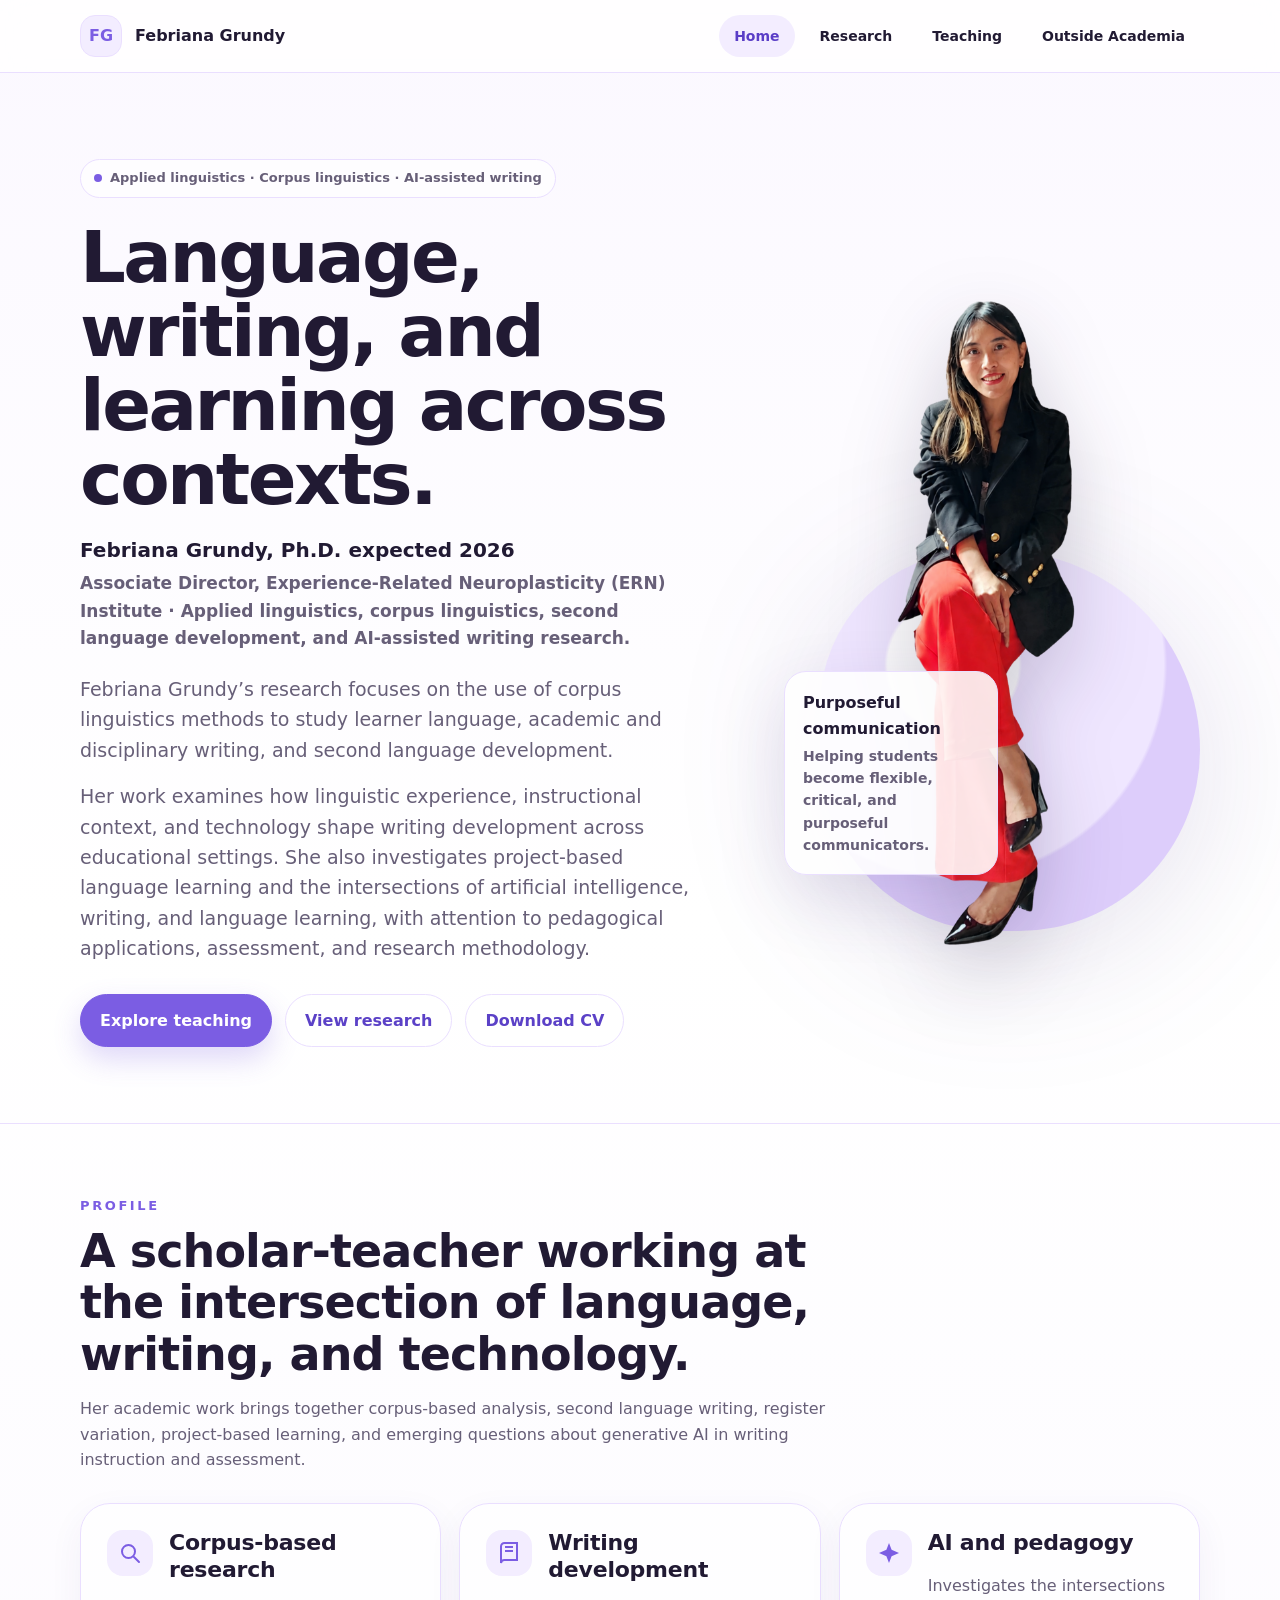
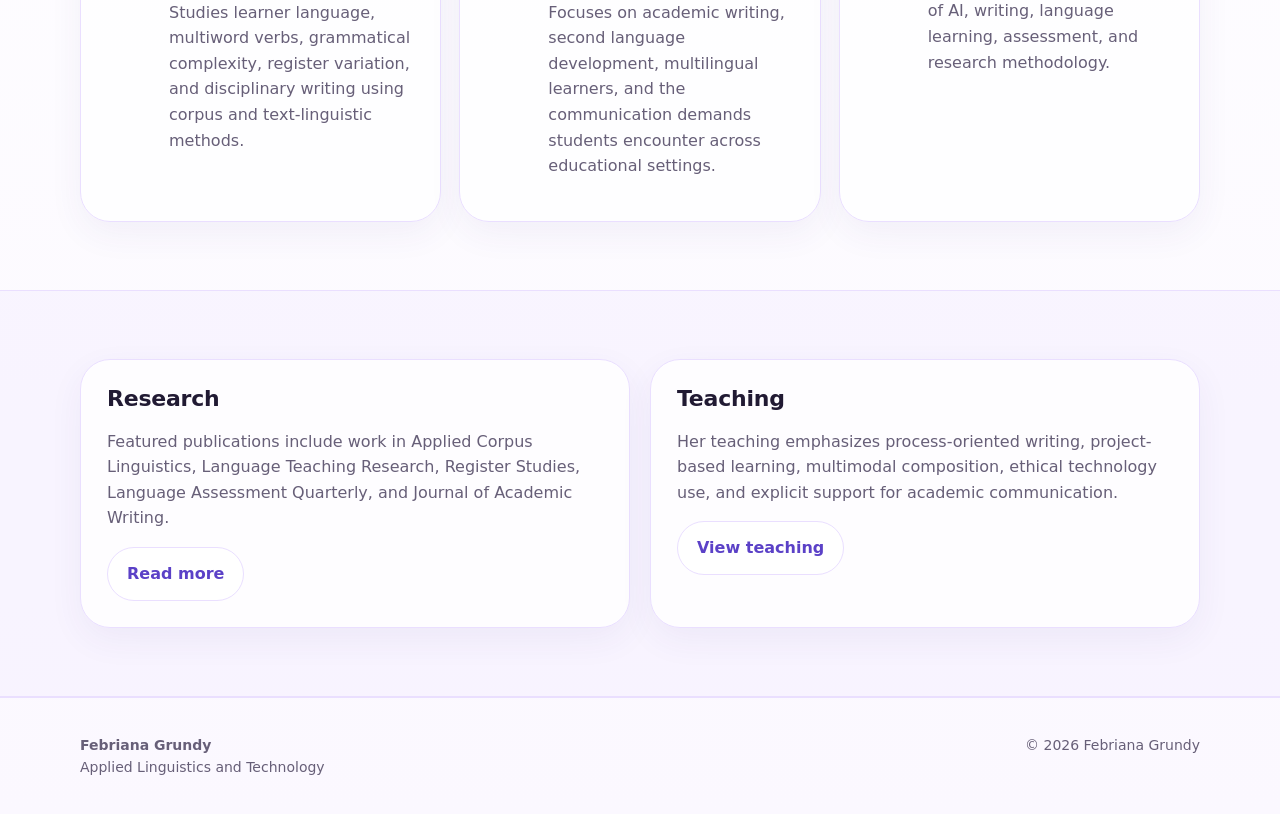
==== index.html @ 855ec118 "Add files via upload" ====
<!doctype html>
<html lang="en">
<head>
  <meta charset="utf-8">
  <meta name="viewport" content="width=device-width, initial-scale=1">
  <title>Febriana Grundy</title>
  <link rel="icon" href="assets/favicon.svg">
  <link rel="stylesheet" href="assets/styles-v8.css?v=8">

  <style id="critical-mobile-nav-v8">
    @media (max-width: 900px) {
      header.topbar nav.nav .links { display: none !important; }
      header.topbar nav.nav .menu-toggle {
        display: inline-flex !important; align-items:center !important; justify-content:center !important; flex-direction:column !important;
        gap:5px !important; width:46px !important; height:46px !important; padding:0 !important;
        border:1px solid #eadfff !important; border-radius:16px !important; background:#fff !important; cursor:pointer !important;
      }
      header.topbar nav.nav .menu-toggle span { display:block !important; width:21px !important; height:2px !important; background:#211a33 !important; border-radius:999px !important; }
      #mobileMenu[hidden] { display:none !important; }
      #mobileMenu:not([hidden]) { display:block !important; }
      #mobileMenu .mobile-menu-inner { display:grid !important; gap:10px !important; padding:14px 0 18px !important; }
      #mobileMenu a { display:block !important; text-decoration:none !important; color:#211a33 !important; font-weight:800 !important; font-size:18px !important; padding:14px 16px !important; border-radius:16px !important; background:#faf7ff !important; border:1px solid #eadfff !important; }
      #mobileMenu a.active { color:#5a3ec7 !important; }
    }
  </style>
</head>
<body>
  <div aria-hidden="true"> <svg style="display:none"><use href="assets/icons.svg#instagram"></use></svg></div>
  <header class="topbar"><nav class="wrap nav"><a class="brand" href="index.html"><span class="mark">FG</span><span>Febriana Grundy</span></a><button class="menu-toggle" type="button" aria-label="Open navigation" aria-expanded="false" aria-controls="mobileMenu"><span></span><span></span><span></span></button><div class="links"><a class="active" href="index.html">Home</a><a href="research.html">Research</a><a href="teaching.html">Teaching</a><a href="outside-academia.html">Outside Academia</a></div></nav><div id="mobileMenu" class="mobile-menu" hidden><div class="wrap mobile-menu-inner"><a class="active" href="index.html">Home</a><a href="research.html">Research</a><a href="teaching.html">Teaching</a><a href="outside-academia.html">Outside Academia</a></div></div></header>
  <main>
    <section class="hero"><div class="wrap hero-grid"><div><span class="eyebrow"><span class="dot"></span> Applied linguistics · Corpus linguistics · AI-assisted writing</span><h1>Language, writing, and learning across contexts.</h1><p class="credential">Febriana Grundy, Ph.D. expected 2026</p><p class="role">Associate Director, Experience-Related Neuroplasticity (ERN) Institute · Applied linguistics, corpus linguistics, second language development, and AI-assisted writing research.</p><p class="lead">Febriana Grundy’s research focuses on the use of corpus linguistics methods to study learner language, academic and disciplinary writing, and second language development.</p><p class="lead">Her work examines how linguistic experience, instructional context, and technology shape writing development across educational settings. She also investigates project-based language learning and the intersections of artificial intelligence, writing, and language learning, with attention to pedagogical applications, assessment, and research methodology.</p><div class="actions"><a class="btn primary" href="teaching.html">Explore teaching</a><a class="btn" href="research.html">View research</a><a class="btn" href="assets/Febriana-Grundy-CV.pdf">Download CV</a></div></div><div class="portrait-card"><div class="orb"></div><img src="assets/febriana.png" alt="Febriana Grundy"><div class="floating-note">Purposeful communication<span>Helping students become flexible, critical, and purposeful communicators.</span></div></div></div></section>
    <section class="section"><div class="wrap"><div class="section-head"><span class="kicker">Profile</span><h2>A scholar-teacher working at the intersection of language, writing, and technology.</h2><p>Her academic work brings together corpus-based analysis, second language writing, register variation, project-based learning, and emerging questions about generative AI in writing instruction and assessment.</p></div><div class="grid-3"><article class="card feature"><div class="icon"><svg><use href="assets/icons.svg#search"></use></svg></div><div><h3>Corpus-based research</h3><p>Studies learner language, multiword verbs, grammatical complexity, register variation, and disciplinary writing using corpus and text-linguistic methods.</p></div></article><article class="card feature"><div class="icon"><svg><use href="assets/icons.svg#book"></use></svg></div><div><h3>Writing development</h3><p>Focuses on academic writing, second language development, multilingual learners, and the communication demands students encounter across educational settings.</p></div></article><article class="card feature"><div class="icon"><svg><use href="assets/icons.svg#spark"></use></svg></div><div><h3>AI and pedagogy</h3><p>Investigates the intersections of AI, writing, language learning, assessment, and research methodology.</p></div></article></div></div></section>
    <section class="section alt"><div class="wrap grid-2"><article class="card"><h3>Research</h3><p>Featured publications include work in Applied Corpus Linguistics, Language Teaching Research, Register Studies, Language Assessment Quarterly, and Journal of Academic Writing.</p><a class="btn" href="research.html">Read more</a></article><article class="card"><h3>Teaching</h3><p>Her teaching emphasizes process-oriented writing, project-based learning, multimodal composition, ethical technology use, and explicit support for academic communication.</p><a class="btn" href="teaching.html">View teaching</a></article></div></section>
  </main><footer class="footer"><div class="wrap footer-grid"><div><strong>Febriana Grundy</strong><br>Applied Linguistics and Technology</div><div>© 2026 Febriana Grundy</div></div></footer>
  <script>
    const menuButton = document.querySelector('.menu-toggle');
    const mobileMenu = document.getElementById('mobileMenu');
    if (menuButton && mobileMenu) {
      menuButton.addEventListener('click', () => {
        const isOpen = menuButton.getAttribute('aria-expanded') === 'true';
        menuButton.setAttribute('aria-expanded', String(!isOpen));
        menuButton.classList.toggle('is-open', !isOpen);
        mobileMenu.hidden = isOpen;
      });
    }
  </script>
</body>
</html>
---- assets/styles-v8.css ----
:root{
  --ink:#211a33;--muted:#675f78;--soft:#faf7ff;--panel:#fff;--line:#eadfff;--accent:#7b5de3;--accent2:#cbb7ff;--accent3:#f3edff;--shadow:0 24px 70px rgba(72,50,130,.14);--radius:30px;
}
*{box-sizing:border-box}html{scroll-behavior:smooth}body{margin:0;font-family:Inter,ui-sans-serif,system-ui,-apple-system,BlinkMacSystemFont,"Segoe UI",sans-serif;color:var(--ink);background:linear-gradient(180deg,#fbf8ff 0,#fff 38%,#fbf8ff 100%);line-height:1.6}.wrap{width:min(1120px,calc(100% - 40px));margin:0 auto}.topbar{position:sticky;top:0;z-index:20;background:rgba(255,255,255,.82);backdrop-filter:blur(18px);border-bottom:1px solid var(--line)}.nav{height:72px;display:flex;align-items:center;justify-content:space-between;gap:26px}.brand{display:flex;align-items:center;gap:13px;text-decoration:none;color:var(--ink);font-weight:750}.mark{display:grid;place-items:center;width:42px;height:42px;border-radius:15px;background:var(--accent3);color:var(--accent);font-weight:850;border:1px solid var(--line)}.links{display:flex;align-items:center;gap:10px}.links a{color:var(--ink);text-decoration:none;font-weight:700;font-size:14px;padding:10px 15px;border-radius:999px}.links a:hover,.links a.active{background:var(--accent3);color:#5a3ec7}.hero{padding:86px 0 76px;border-bottom:1px solid var(--line);overflow:hidden}.hero-grid{display:grid;grid-template-columns:minmax(0,1.02fr) 420px;gap:70px;align-items:center}.eyebrow{display:inline-flex;gap:8px;align-items:center;padding:8px 13px;border:1px solid var(--line);border-radius:999px;background:rgba(255,255,255,.7);color:var(--muted);font-weight:750;font-size:13px}.dot{width:8px;height:8px;border-radius:50%;background:var(--accent)}h1{font-size:clamp(42px,6vw,72px);line-height:1.03;letter-spacing:-.035em;margin:22px 0 18px}.credential{font-size:20px;font-weight:800;margin:0 0 4px}.role{font-size:17px;color:var(--muted);font-weight:650;margin:0 0 22px}.lead{max-width:680px;font-size:19px;color:var(--muted);margin:0 0 16px}.actions{display:flex;flex-wrap:wrap;gap:13px;margin-top:30px}.btn{display:inline-flex;align-items:center;gap:9px;padding:13px 19px;border-radius:999px;text-decoration:none;font-weight:800;border:1px solid var(--line);color:#5b41c7;background:#fff}.btn.primary{background:var(--accent);color:#fff;border-color:var(--accent);box-shadow:0 12px 28px rgba(123,93,227,.24)}.portrait-card{position:relative;min-height:560px;display:flex;align-items:flex-end;justify-content:center}.orb{position:absolute;inset:auto 0 16px auto;width:380px;height:380px;border-radius:44% 56% 51% 49%;background:radial-gradient(circle at 35% 30%,#fff 0 18%,#efe6ff 19% 58%,#ddcdfb 59% 100%);filter:drop-shadow(var(--shadow))}.portrait-card img{position:relative;z-index:2;max-width:390px;width:92%;height:auto;filter:drop-shadow(0 28px 40px rgba(31,20,57,.2))}.floating-note{position:absolute;z-index:3;left:4px;bottom:72px;max-width:214px;padding:18px 18px 17px;border-radius:22px;background:rgba(255,255,255,.88);border:1px solid var(--line);box-shadow:var(--shadow);font-weight:700}.floating-note span{display:block;color:var(--muted);font-weight:600;font-size:14px;margin-top:3px}.section{padding:68px 0}.section.alt{background:rgba(246,240,255,.55);border-top:1px solid var(--line);border-bottom:1px solid var(--line)}.section-head{max-width:760px;margin-bottom:30px}.kicker{font-size:13px;text-transform:uppercase;letter-spacing:.16em;color:var(--accent);font-weight:850}.section h2{font-size:clamp(30px,4vw,46px);line-height:1.12;letter-spacing:-.02em;margin:8px 0 12px}.section p{color:var(--muted)}.grid-3{display:grid;grid-template-columns:repeat(3,1fr);gap:18px}.grid-2{display:grid;grid-template-columns:repeat(2,1fr);gap:20px}.card{background:rgba(255,255,255,.82);border:1px solid var(--line);border-radius:var(--radius);padding:26px;box-shadow:0 12px 35px rgba(72,50,130,.06)}.card h3{font-size:22px;line-height:1.22;margin:0 0 10px;letter-spacing:-.01em}.card p,.card li{color:var(--muted)}.feature{display:flex;gap:16px}.icon{flex:0 0 auto;width:46px;height:46px;border-radius:16px;background:var(--accent3);display:grid;place-items:center;color:var(--accent)}.icon svg{width:24px;height:24px}.list{padding-left:19px;margin:12px 0 0}.pub{padding:22px 0;border-bottom:1px solid var(--line)}.pub:last-child{border-bottom:0}.pub strong{display:block;color:var(--ink);font-size:17px}.pub span{display:block;color:var(--muted);font-size:15px;margin-top:4px}.course-list{display:grid;gap:10px}.course{padding:15px 17px;border:1px solid var(--line);border-radius:18px;background:#fff;color:var(--muted);font-weight:650}.social-grid{display:grid;grid-template-columns:repeat(2,1fr);gap:16px}.social{display:flex;gap:15px;align-items:center;padding:20px;border-radius:24px;border:1px solid var(--line);background:#fff;text-decoration:none;color:var(--ink)}.social strong{display:block}.social span{display:block;color:var(--muted);font-size:14px}.social:hover{transform:translateY(-2px);box-shadow:0 16px 35px rgba(72,50,130,.12)}.footer{padding:36px 0;border-top:1px solid var(--line);color:var(--muted);font-size:14px}.footer-grid{display:flex;justify-content:space-between;gap:20px}.page-hero{padding:70px 0 44px;border-bottom:1px solid var(--line)}.page-hero h1{font-size:clamp(42px,5.5vw,64px);line-height:1.08;letter-spacing:-.025em;margin-bottom:14px}.page-hero p{max-width:780px;color:var(--muted);font-size:18px}.mini-img{min-height:220px;border-radius:30px;background:linear-gradient(135deg,#fff,#f1e8ff);border:1px solid var(--line);display:grid;place-items:center;overflow:hidden}.mini-img img{max-height:250px;max-width:100%;object-fit:contain;filter:drop-shadow(0 20px 28px rgba(31,20,57,.16))}@media(max-width:900px){.hero-grid{grid-template-columns:1fr;gap:34px}.portrait-card{min-height:430px}.grid-3,.grid-2,.social-grid{grid-template-columns:1fr}.links{display:none}.footer-grid{display:block}h1{font-size:46px}.hero{padding-top:54px}.floating-note{left:18px}.orb{right:10px;width:320px;height:320px}}@media(max-width:520px){.wrap{width:min(100% - 28px,1120px)}.portrait-card img{width:96%}.floating-note{position:relative;left:auto;bottom:auto;margin-top:-54px}.portrait-card{display:block;text-align:center}.orb{left:50%;transform:translateX(-50%);bottom:60px}.actions{display:grid}.btn{justify-content:center}}

/* Brand social icons */
.social{gap:16px;padding:18px 20px;transition:transform .18s ease, box-shadow .18s ease, border-color .18s ease}
.social:hover{border-color:#ccb9ff}
.social-icon{flex:0 0 auto;width:38px;height:38px;border-radius:12px;display:grid;place-items:center;overflow:hidden;box-shadow:0 8px 18px rgba(72,50,130,.12)}
.social-icon svg{display:block;width:38px;height:38px}
.social-icon.website{box-shadow:0 8px 18px rgba(111,86,217,.18)}
.social span{line-height:1.3}

/* v5 redone: colored PNG platform icons and looser header typography */
.social-icon{width:42px;height:42px;border-radius:10px;background:transparent;box-shadow:none;overflow:visible}
.social-icon img{display:block;width:42px;height:42px;object-fit:contain}
.social-icon.website img{width:40px;height:40px}
.kicker{letter-spacing:.2em}


/* Mobile navigation */
.menu-toggle{display:none;align-items:center;justify-content:center;flex-direction:column;gap:5px;width:44px;height:44px;border:1px solid var(--line);border-radius:15px;background:#fff;color:var(--ink);cursor:pointer;box-shadow:0 10px 24px rgba(72,50,130,.08)}
.menu-toggle span{display:block;width:20px;height:2px;border-radius:999px;background:var(--ink);transition:transform .18s ease, opacity .18s ease}
.menu-toggle.is-open span:nth-child(1){transform:translateY(7px) rotate(45deg)}
.menu-toggle.is-open span:nth-child(2){opacity:0}
.menu-toggle.is-open span:nth-child(3){transform:translateY(-7px) rotate(-45deg)}
.mobile-menu{border-top:1px solid var(--line);background:rgba(255,255,255,.96);box-shadow:0 18px 34px rgba(72,50,130,.08)}
.mobile-menu-inner{display:grid;gap:8px;padding:14px 0 18px}
.mobile-menu a{display:block;text-decoration:none;color:var(--ink);font-weight:800;padding:14px 16px;border-radius:16px;background:rgba(250,247,255,.78);border:1px solid transparent}
.mobile-menu a.active,.mobile-menu a:hover{color:#5a3ec7;background:var(--accent3);border-color:var(--line)}
@media(max-width:900px){.menu-toggle{display:flex}.nav{height:66px}.brand{min-width:0}.brand span:last-child{white-space:nowrap;overflow:hidden;text-overflow:ellipsis}.links{display:none}.topbar.menu-open{background:#fff}}
@media(min-width:901px){.mobile-menu{display:none!important}.menu-toggle{display:none!important}}

/* v7: cache-busted, robust mobile navigation fix */
@media (max-width: 900px) {
  .topbar .nav {
    height: 74px;
    display: flex;
    align-items: center;
    justify-content: space-between;
  }
  .topbar .links {
    display: none !important;
  }
  .menu-toggle {
    display: inline-flex !important;
    appearance: none;
    -webkit-appearance: none;
    align-items: center;
    justify-content: center;
    flex-direction: column;
    gap: 5px;
    width: 46px;
    height: 46px;
    padding: 0;
    border: 1px solid var(--line);
    border-radius: 16px;
    background: #fff;
    color: var(--ink);
    box-shadow: 0 10px 24px rgba(72,50,130,.08);
  }
  .menu-toggle span {
    display: block !important;
    width: 21px;
    height: 2px;
    border-radius: 999px;
    background: var(--ink);
  }
  .mobile-menu[hidden] {
    display: none !important;
  }
  .mobile-menu:not([hidden]) {
    display: block !important;
  }
  .mobile-menu-inner {
    display: grid !important;
    grid-template-columns: 1fr;
    gap: 10px;
    padding: 16px 0 20px;
  }
  .mobile-menu a {
    text-decoration: none !important;
    font-size: 18px;
    line-height: 1.2;
  }
}


/* v8: forced clean mobile nav and transparent portrait */
@media (max-width: 900px) {
  .links { display: none !important; }
  .menu-toggle { display: inline-flex !important; opacity: 1 !important; }
  .menu-toggle span { display: block !important; opacity: 1 !important; }
  .mobile-menu[hidden] { display: none !important; }
  .mobile-menu:not([hidden]) { display: block !important; }
}
.portrait-card { background: transparent !important; }
.portrait-card img { background: transparent !important; }
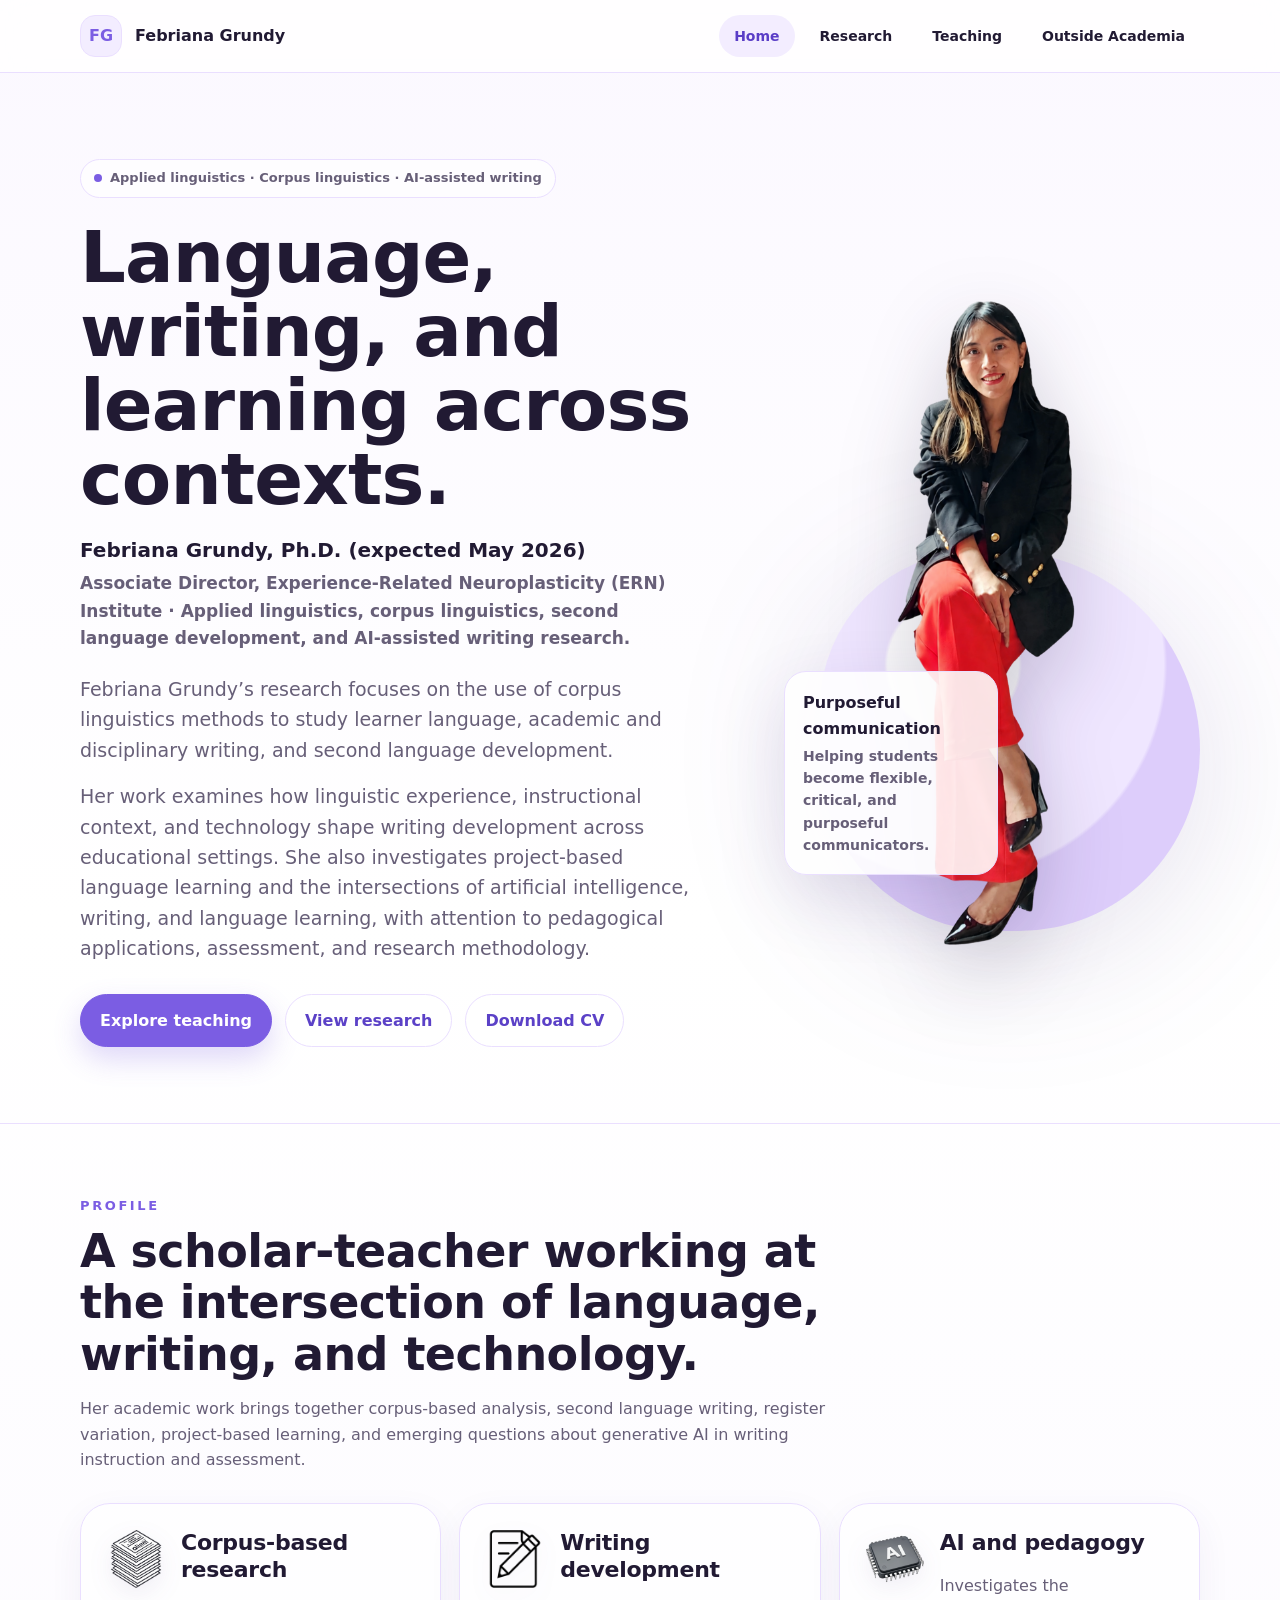
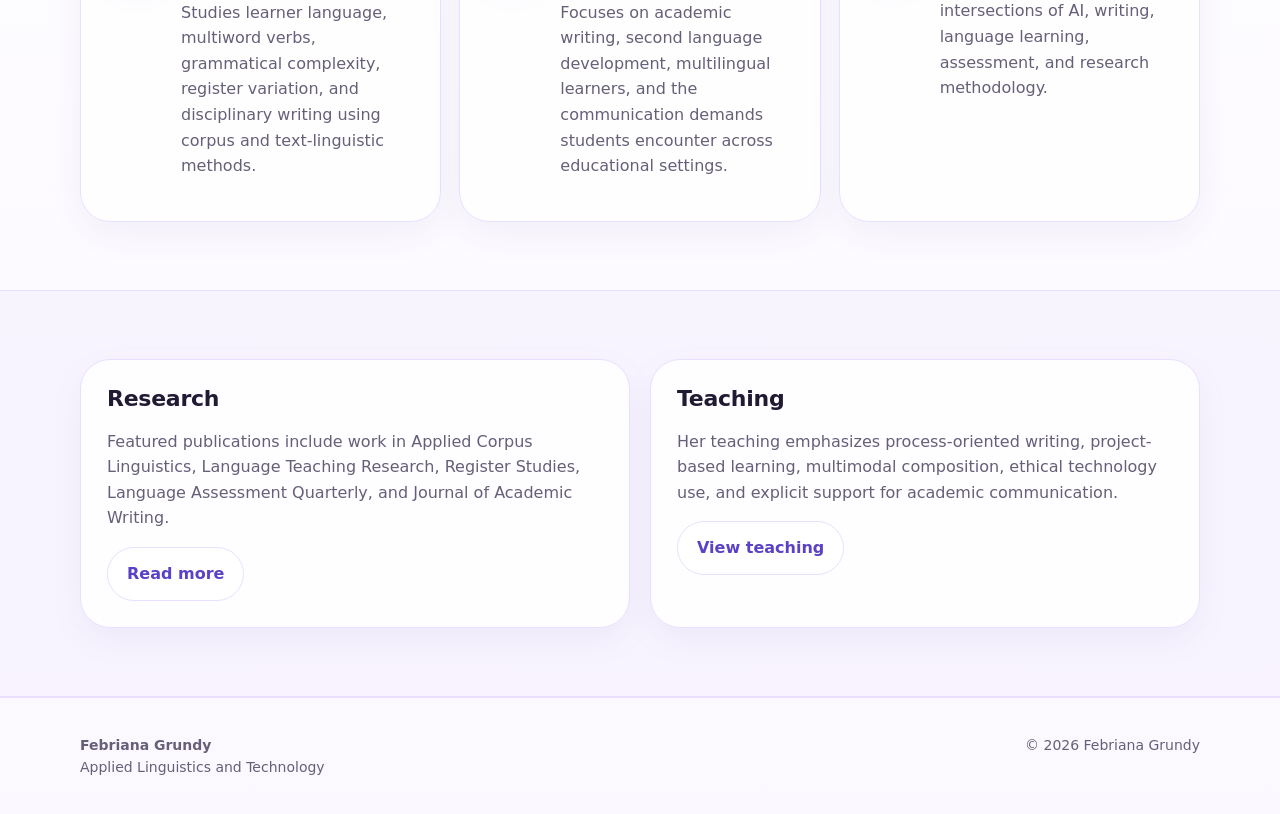
==== commit 5cb3f36b: "Add files via upload" ====
--- a/index.html
+++ b/index.html
@@ -5,9 +5,9 @@
   <meta name="viewport" content="width=device-width, initial-scale=1">
   <title>Febriana Grundy</title>
   <link rel="icon" href="assets/favicon.svg">
-  <link rel="stylesheet" href="assets/styles-v8.css?v=8">
+  <link rel="stylesheet" href="assets/styles-v10.css?v=10">
 
-  <style id="critical-mobile-nav-v8">
+  <style id="critical-mobile-nav-v10">
     @media (max-width: 900px) {
       header.topbar nav.nav .links { display: none !important; }
       header.topbar nav.nav .menu-toggle {
@@ -28,8 +28,8 @@
   <div aria-hidden="true"> <svg style="display:none"><use href="assets/icons.svg#instagram"></use></svg></div>
   <header class="topbar"><nav class="wrap nav"><a class="brand" href="index.html"><span class="mark">FG</span><span>Febriana Grundy</span></a><button class="menu-toggle" type="button" aria-label="Open navigation" aria-expanded="false" aria-controls="mobileMenu"><span></span><span></span><span></span></button><div class="links"><a class="active" href="index.html">Home</a><a href="research.html">Research</a><a href="teaching.html">Teaching</a><a href="outside-academia.html">Outside Academia</a></div></nav><div id="mobileMenu" class="mobile-menu" hidden><div class="wrap mobile-menu-inner"><a class="active" href="index.html">Home</a><a href="research.html">Research</a><a href="teaching.html">Teaching</a><a href="outside-academia.html">Outside Academia</a></div></div></header>
   <main>
-    <section class="hero"><div class="wrap hero-grid"><div><span class="eyebrow"><span class="dot"></span> Applied linguistics · Corpus linguistics · AI-assisted writing</span><h1>Language, writing, and learning across contexts.</h1><p class="credential">Febriana Grundy, Ph.D. expected 2026</p><p class="role">Associate Director, Experience-Related Neuroplasticity (ERN) Institute · Applied linguistics, corpus linguistics, second language development, and AI-assisted writing research.</p><p class="lead">Febriana Grundy’s research focuses on the use of corpus linguistics methods to study learner language, academic and disciplinary writing, and second language development.</p><p class="lead">Her work examines how linguistic experience, instructional context, and technology shape writing development across educational settings. She also investigates project-based language learning and the intersections of artificial intelligence, writing, and language learning, with attention to pedagogical applications, assessment, and research methodology.</p><div class="actions"><a class="btn primary" href="teaching.html">Explore teaching</a><a class="btn" href="research.html">View research</a><a class="btn" href="assets/Febriana-Grundy-CV.pdf">Download CV</a></div></div><div class="portrait-card"><div class="orb"></div><img src="assets/febriana.png" alt="Febriana Grundy"><div class="floating-note">Purposeful communication<span>Helping students become flexible, critical, and purposeful communicators.</span></div></div></div></section>
-    <section class="section"><div class="wrap"><div class="section-head"><span class="kicker">Profile</span><h2>A scholar-teacher working at the intersection of language, writing, and technology.</h2><p>Her academic work brings together corpus-based analysis, second language writing, register variation, project-based learning, and emerging questions about generative AI in writing instruction and assessment.</p></div><div class="grid-3"><article class="card feature"><div class="icon"><svg><use href="assets/icons.svg#search"></use></svg></div><div><h3>Corpus-based research</h3><p>Studies learner language, multiword verbs, grammatical complexity, register variation, and disciplinary writing using corpus and text-linguistic methods.</p></div></article><article class="card feature"><div class="icon"><svg><use href="assets/icons.svg#book"></use></svg></div><div><h3>Writing development</h3><p>Focuses on academic writing, second language development, multilingual learners, and the communication demands students encounter across educational settings.</p></div></article><article class="card feature"><div class="icon"><svg><use href="assets/icons.svg#spark"></use></svg></div><div><h3>AI and pedagogy</h3><p>Investigates the intersections of AI, writing, language learning, assessment, and research methodology.</p></div></article></div></div></section>
+    <section class="hero"><div class="wrap hero-grid"><div><span class="eyebrow"><span class="dot"></span> Applied linguistics · Corpus linguistics · AI-assisted writing</span><h1>Language, writing, and learning across contexts.</h1><p class="credential">Febriana Grundy, Ph.D. (expected May 2026) </p><p class="role">Associate Director, Experience-Related Neuroplasticity (ERN) Institute · Applied linguistics, corpus linguistics, second language development, and AI-assisted writing research.</p><p class="lead">Febriana Grundy’s research focuses on the use of corpus linguistics methods to study learner language, academic and disciplinary writing, and second language development.</p><p class="lead">Her work examines how linguistic experience, instructional context, and technology shape writing development across educational settings. She also investigates project-based language learning and the intersections of artificial intelligence, writing, and language learning, with attention to pedagogical applications, assessment, and research methodology.</p><div class="actions"><a class="btn primary" href="teaching.html">Explore teaching</a><a class="btn" href="research.html">View research</a><a class="btn" href="assets/Febriana-Grundy-CV.pdf">Download CV</a></div></div><div class="portrait-card"><div class="orb"></div><img src="assets/febriana.png" alt="Febriana Grundy"><div class="floating-note">Purposeful communication<span>Helping students become flexible, critical, and purposeful communicators.</span></div></div></div></section>
+    <section class="section"><div class="wrap"><div class="section-head"><span class="kicker">Profile</span><h2>A scholar-teacher working at the intersection of language, writing, and technology.</h2><p>Her academic work brings together corpus-based analysis, second language writing, register variation, project-based learning, and emerging questions about generative AI in writing instruction and assessment.</p></div><div class="grid-3"><article class="card feature"><div class="icon custom-icon"><img src="assets/corpus-icon.png" alt=""></div><div><h3>Corpus-based research</h3><p>Studies learner language, multiword verbs, grammatical complexity, register variation, and disciplinary writing using corpus and text-linguistic methods.</p></div></article><article class="card feature"><div class="icon custom-icon"><img src="assets/writing-icon.png" alt=""></div><div><h3>Writing development</h3><p>Focuses on academic writing, second language development, multilingual learners, and the communication demands students encounter across educational settings.</p></div></article><article class="card feature"><div class="icon custom-icon"><img src="assets/ai-icon.png" alt=""></div><div><h3>AI and pedagogy</h3><p>Investigates the intersections of AI, writing, language learning, assessment, and research methodology.</p></div></article></div></div></section>
     <section class="section alt"><div class="wrap grid-2"><article class="card"><h3>Research</h3><p>Featured publications include work in Applied Corpus Linguistics, Language Teaching Research, Register Studies, Language Assessment Quarterly, and Journal of Academic Writing.</p><a class="btn" href="research.html">Read more</a></article><article class="card"><h3>Teaching</h3><p>Her teaching emphasizes process-oriented writing, project-based learning, multimodal composition, ethical technology use, and explicit support for academic communication.</p><a class="btn" href="teaching.html">View teaching</a></article></div></section>
   </main><footer class="footer"><div class="wrap footer-grid"><div><strong>Febriana Grundy</strong><br>Applied Linguistics and Technology</div><div>© 2026 Febriana Grundy</div></div></footer>
   <script>
--- a/assets/styles-v10.css
+++ b/assets/styles-v10.css
@@ -0,0 +1,116 @@
+:root{
+  --ink:#211a33;--muted:#675f78;--soft:#faf7ff;--panel:#fff;--line:#eadfff;--accent:#7b5de3;--accent2:#cbb7ff;--accent3:#f3edff;--shadow:0 24px 70px rgba(72,50,130,.14);--radius:30px;
+}
+*{box-sizing:border-box}html{scroll-behavior:smooth}body{margin:0;font-family:Inter,ui-sans-serif,system-ui,-apple-system,BlinkMacSystemFont,"Segoe UI",sans-serif;color:var(--ink);background:linear-gradient(180deg,#fbf8ff 0,#fff 38%,#fbf8ff 100%);line-height:1.6}.wrap{width:min(1120px,calc(100% - 40px));margin:0 auto}.topbar{position:sticky;top:0;z-index:20;background:rgba(255,255,255,.82);backdrop-filter:blur(18px);border-bottom:1px solid var(--line)}.nav{height:72px;display:flex;align-items:center;justify-content:space-between;gap:26px}.brand{display:flex;align-items:center;gap:13px;text-decoration:none;color:var(--ink);font-weight:750}.mark{display:grid;place-items:center;width:42px;height:42px;border-radius:15px;background:var(--accent3);color:var(--accent);font-weight:850;border:1px solid var(--line)}.links{display:flex;align-items:center;gap:10px}.links a{color:var(--ink);text-decoration:none;font-weight:700;font-size:14px;padding:10px 15px;border-radius:999px}.links a:hover,.links a.active{background:var(--accent3);color:#5a3ec7}.hero{padding:86px 0 76px;border-bottom:1px solid var(--line);overflow:hidden}.hero-grid{display:grid;grid-template-columns:minmax(0,1.02fr) 420px;gap:70px;align-items:center}.eyebrow{display:inline-flex;gap:8px;align-items:center;padding:8px 13px;border:1px solid var(--line);border-radius:999px;background:rgba(255,255,255,.7);color:var(--muted);font-weight:750;font-size:13px}.dot{width:8px;height:8px;border-radius:50%;background:var(--accent)}h1{font-size:clamp(42px,6vw,72px);line-height:1.03;letter-spacing:-.035em;margin:22px 0 18px}.credential{font-size:20px;font-weight:800;margin:0 0 4px}.role{font-size:17px;color:var(--muted);font-weight:650;margin:0 0 22px}.lead{max-width:680px;font-size:19px;color:var(--muted);margin:0 0 16px}.actions{display:flex;flex-wrap:wrap;gap:13px;margin-top:30px}.btn{display:inline-flex;align-items:center;gap:9px;padding:13px 19px;border-radius:999px;text-decoration:none;font-weight:800;border:1px solid var(--line);color:#5b41c7;background:#fff}.btn.primary{background:var(--accent);color:#fff;border-color:var(--accent);box-shadow:0 12px 28px rgba(123,93,227,.24)}.portrait-card{position:relative;min-height:560px;display:flex;align-items:flex-end;justify-content:center}.orb{position:absolute;inset:auto 0 16px auto;width:380px;height:380px;border-radius:44% 56% 51% 49%;background:radial-gradient(circle at 35% 30%,#fff 0 18%,#efe6ff 19% 58%,#ddcdfb 59% 100%);filter:drop-shadow(var(--shadow))}.portrait-card img{position:relative;z-index:2;max-width:390px;width:92%;height:auto;filter:drop-shadow(0 28px 40px rgba(31,20,57,.2))}.floating-note{position:absolute;z-index:3;left:4px;bottom:72px;max-width:214px;padding:18px 18px 17px;border-radius:22px;background:rgba(255,255,255,.88);border:1px solid var(--line);box-shadow:var(--shadow);font-weight:700}.floating-note span{display:block;color:var(--muted);font-weight:600;font-size:14px;margin-top:3px}.section{padding:68px 0}.section.alt{background:rgba(246,240,255,.55);border-top:1px solid var(--line);border-bottom:1px solid var(--line)}.section-head{max-width:760px;margin-bottom:30px}.kicker{font-size:13px;text-transform:uppercase;letter-spacing:.16em;color:var(--accent);font-weight:850}.section h2{font-size:clamp(30px,4vw,46px);line-height:1.12;letter-spacing:-.02em;margin:8px 0 12px}.section p{color:var(--muted)}.grid-3{display:grid;grid-template-columns:repeat(3,1fr);gap:18px}.grid-2{display:grid;grid-template-columns:repeat(2,1fr);gap:20px}.card{background:rgba(255,255,255,.82);border:1px solid var(--line);border-radius:var(--radius);padding:26px;box-shadow:0 12px 35px rgba(72,50,130,.06)}.card h3{font-size:22px;line-height:1.22;margin:0 0 10px;letter-spacing:-.01em}.card p,.card li{color:var(--muted)}.feature{display:flex;gap:16px}.icon{flex:0 0 auto;width:46px;height:46px;border-radius:16px;background:var(--accent3);display:grid;place-items:center;color:var(--accent)}.icon svg{width:24px;height:24px}.list{padding-left:19px;margin:12px 0 0}.pub{padding:22px 0;border-bottom:1px solid var(--line)}.pub:last-child{border-bottom:0}.pub strong{display:block;color:var(--ink);font-size:17px}.pub span{display:block;color:var(--muted);font-size:15px;margin-top:4px}.course-list{display:grid;gap:10px}.course{padding:15px 17px;border:1px solid var(--line);border-radius:18px;background:#fff;color:var(--muted);font-weight:650}.social-grid{display:grid;grid-template-columns:repeat(2,1fr);gap:16px}.social{display:flex;gap:15px;align-items:center;padding:20px;border-radius:24px;border:1px solid var(--line);background:#fff;text-decoration:none;color:var(--ink)}.social strong{display:block}.social span{display:block;color:var(--muted);font-size:14px}.social:hover{transform:translateY(-2px);box-shadow:0 16px 35px rgba(72,50,130,.12)}.footer{padding:36px 0;border-top:1px solid var(--line);color:var(--muted);font-size:14px}.footer-grid{display:flex;justify-content:space-between;gap:20px}.page-hero{padding:70px 0 44px;border-bottom:1px solid var(--line)}.page-hero h1{font-size:clamp(42px,5.5vw,64px);line-height:1.08;letter-spacing:-.025em;margin-bottom:14px}.page-hero p{max-width:780px;color:var(--muted);font-size:18px}.mini-img{min-height:220px;border-radius:30px;background:linear-gradient(135deg,#fff,#f1e8ff);border:1px solid var(--line);display:grid;place-items:center;overflow:hidden}.mini-img img{max-height:250px;max-width:100%;object-fit:contain;filter:drop-shadow(0 20px 28px rgba(31,20,57,.16))}@media(max-width:900px){.hero-grid{grid-template-columns:1fr;gap:34px}.portrait-card{min-height:430px}.grid-3,.grid-2,.social-grid{grid-template-columns:1fr}.links{display:none}.footer-grid{display:block}h1{font-size:46px}.hero{padding-top:54px}.floating-note{left:18px}.orb{right:10px;width:320px;height:320px}}@media(max-width:520px){.wrap{width:min(100% - 28px,1120px)}.portrait-card img{width:96%}.floating-note{position:relative;left:auto;bottom:auto;margin-top:-54px}.portrait-card{display:block;text-align:center}.orb{left:50%;transform:translateX(-50%);bottom:60px}.actions{display:grid}.btn{justify-content:center}}
+
+/* Brand social icons */
+.social{gap:16px;padding:18px 20px;transition:transform .18s ease, box-shadow .18s ease, border-color .18s ease}
+.social:hover{border-color:#ccb9ff}
+.social-icon{flex:0 0 auto;width:38px;height:38px;border-radius:12px;display:grid;place-items:center;overflow:hidden;box-shadow:0 8px 18px rgba(72,50,130,.12)}
+.social-icon svg{display:block;width:38px;height:38px}
+.social-icon.website{box-shadow:0 8px 18px rgba(111,86,217,.18)}
+.social span{line-height:1.3}
+
+/* v5 redone: colored PNG platform icons and looser header typography */
+.social-icon{width:42px;height:42px;border-radius:10px;background:transparent;box-shadow:none;overflow:visible}
+.social-icon img{display:block;width:42px;height:42px;object-fit:contain}
+.social-icon.website img{width:40px;height:40px}
+.kicker{letter-spacing:.2em}
+
+
+/* Mobile navigation */
+.menu-toggle{display:none;align-items:center;justify-content:center;flex-direction:column;gap:5px;width:44px;height:44px;border:1px solid var(--line);border-radius:15px;background:#fff;color:var(--ink);cursor:pointer;box-shadow:0 10px 24px rgba(72,50,130,.08)}
+.menu-toggle span{display:block;width:20px;height:2px;border-radius:999px;background:var(--ink);transition:transform .18s ease, opacity .18s ease}
+.menu-toggle.is-open span:nth-child(1){transform:translateY(7px) rotate(45deg)}
+.menu-toggle.is-open span:nth-child(2){opacity:0}
+.menu-toggle.is-open span:nth-child(3){transform:translateY(-7px) rotate(-45deg)}
+.mobile-menu{border-top:1px solid var(--line);background:rgba(255,255,255,.96);box-shadow:0 18px 34px rgba(72,50,130,.08)}
+.mobile-menu-inner{display:grid;gap:8px;padding:14px 0 18px}
+.mobile-menu a{display:block;text-decoration:none;color:var(--ink);font-weight:800;padding:14px 16px;border-radius:16px;background:rgba(250,247,255,.78);border:1px solid transparent}
+.mobile-menu a.active,.mobile-menu a:hover{color:#5a3ec7;background:var(--accent3);border-color:var(--line)}
+@media(max-width:900px){.menu-toggle{display:flex}.nav{height:66px}.brand{min-width:0}.brand span:last-child{white-space:nowrap;overflow:hidden;text-overflow:ellipsis}.links{display:none}.topbar.menu-open{background:#fff}}
+@media(min-width:901px){.mobile-menu{display:none!important}.menu-toggle{display:none!important}}
+
+/* v7: cache-busted, robust mobile navigation fix */
+@media (max-width: 900px) {
+  .topbar .nav {
+    height: 74px;
+    display: flex;
+    align-items: center;
+    justify-content: space-between;
+  }
+  .topbar .links {
+    display: none !important;
+  }
+  .menu-toggle {
+    display: inline-flex !important;
+    appearance: none;
+    -webkit-appearance: none;
+    align-items: center;
+    justify-content: center;
+    flex-direction: column;
+    gap: 5px;
+    width: 46px;
+    height: 46px;
+    padding: 0;
+    border: 1px solid var(--line);
+    border-radius: 16px;
+    background: #fff;
+    color: var(--ink);
+    box-shadow: 0 10px 24px rgba(72,50,130,.08);
+  }
+  .menu-toggle span {
+    display: block !important;
+    width: 21px;
+    height: 2px;
+    border-radius: 999px;
+    background: var(--ink);
+  }
+  .mobile-menu[hidden] {
+    display: none !important;
+  }
+  .mobile-menu:not([hidden]) {
+    display: block !important;
+  }
+  .mobile-menu-inner {
+    display: grid !important;
+    grid-template-columns: 1fr;
+    gap: 10px;
+    padding: 16px 0 20px;
+  }
+  .mobile-menu a {
+    text-decoration: none !important;
+    font-size: 18px;
+    line-height: 1.2;
+  }
+}
+
+
+/* v8: forced clean mobile nav and transparent portrait */
+@media (max-width: 900px) {
+  .links { display: none !important; }
+  .menu-toggle { display: inline-flex !important; opacity: 1 !important; }
+  .menu-toggle span { display: block !important; opacity: 1 !important; }
+  .mobile-menu[hidden] { display: none !important; }
+  .mobile-menu:not([hidden]) { display: block !important; }
+}
+.portrait-card { background: transparent !important; }
+.portrait-card img { background: transparent !important; }
+
+
+/* v10: selected custom icons + refined headings */
+.card h3, .section h2, .page-hero h1, .hero h1 { letter-spacing: -0.012em; }
+.icon.custom-icon { background: transparent; border-radius: 0; width: 58px; height: 58px; overflow: visible; }
+.icon.custom-icon img { display:block; width:58px; height:58px; object-fit:contain; filter: drop-shadow(0 8px 12px rgba(72,50,130,.08)); }
+.feature { align-items:flex-start; }
+@media(max-width:520px){ .icon.custom-icon{width:52px;height:52px}.icon.custom-icon img{width:52px;height:52px} }
+
+
+/* v11: three-card current projects section */
+.project-grid .card { min-height: 188px; }
+.project-grid .card h3 { font-size: 21px; }
+@media (max-width: 1050px) and (min-width: 901px) {
+  .project-grid { grid-template-columns: repeat(3, minmax(0, 1fr)); gap: 16px; }
+  .project-grid .card { padding: 22px; }
+  .project-grid .card h3 { font-size: 19px; }
+}
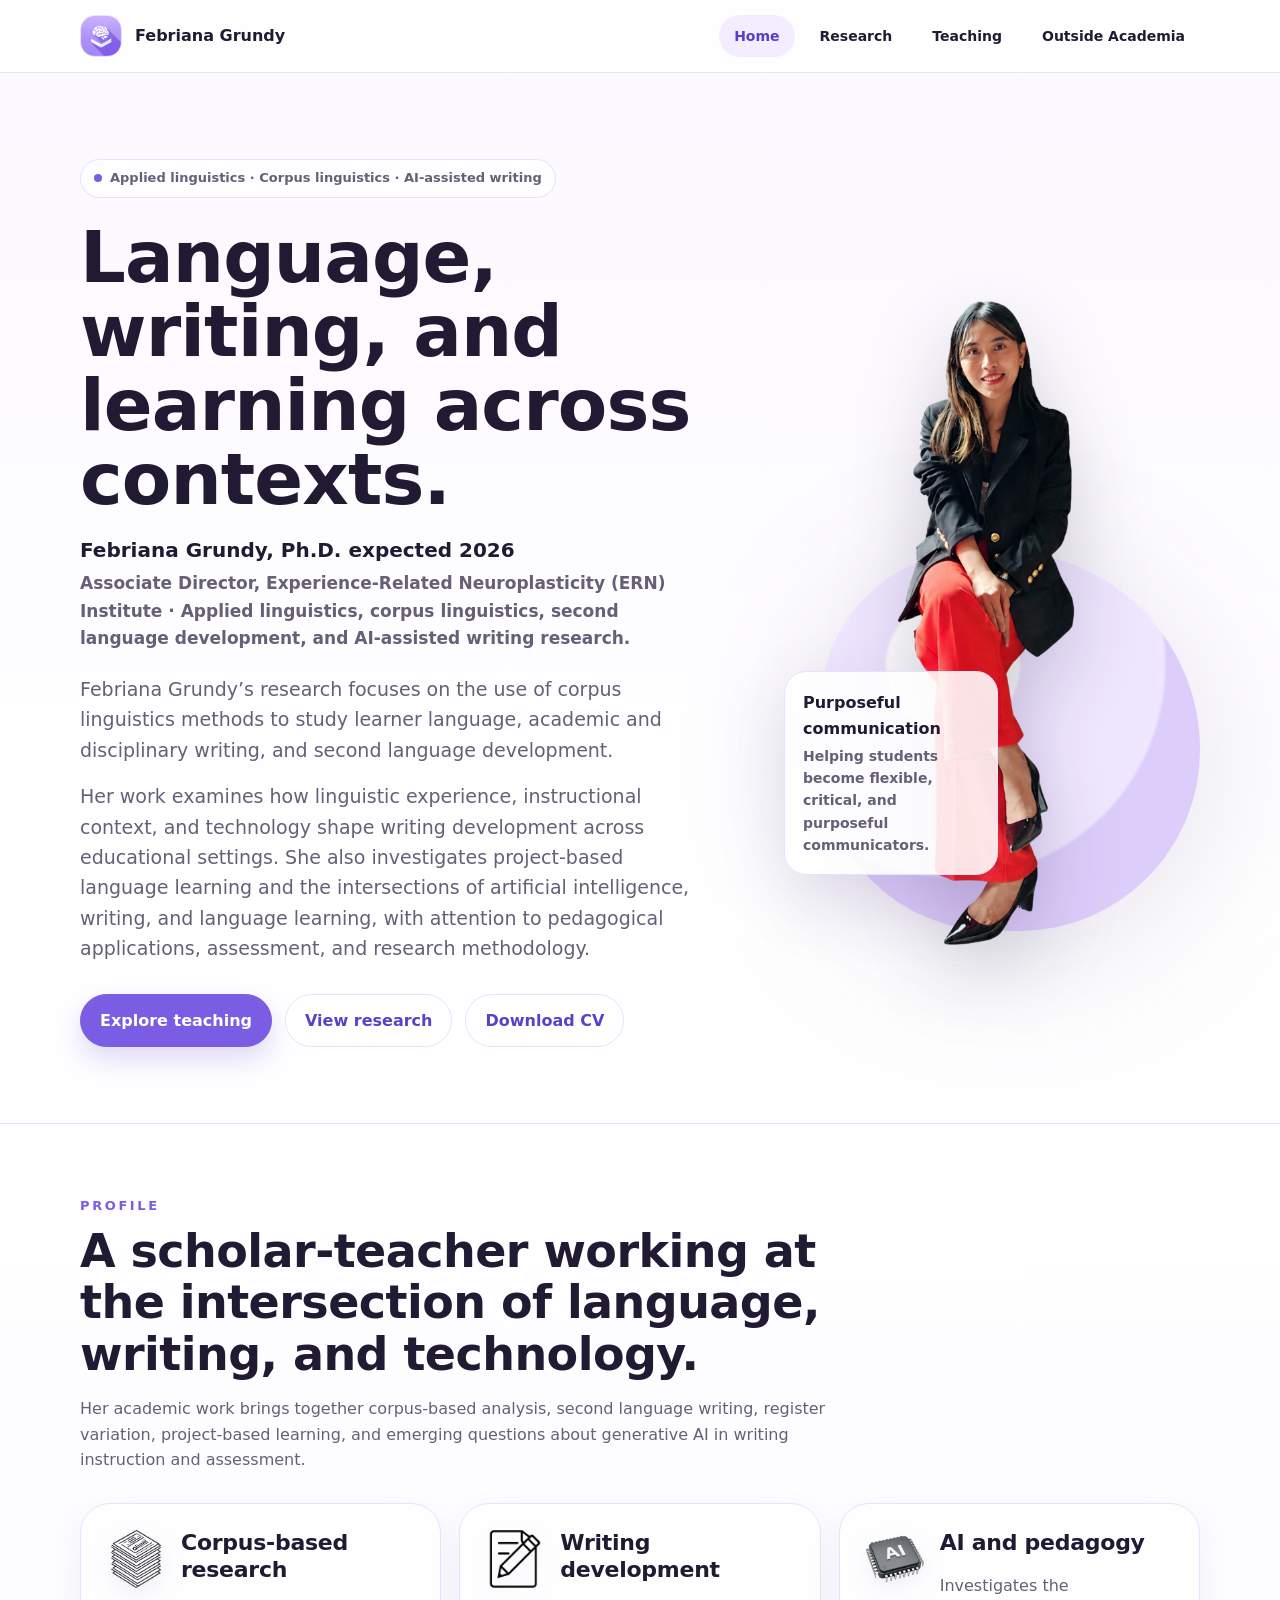
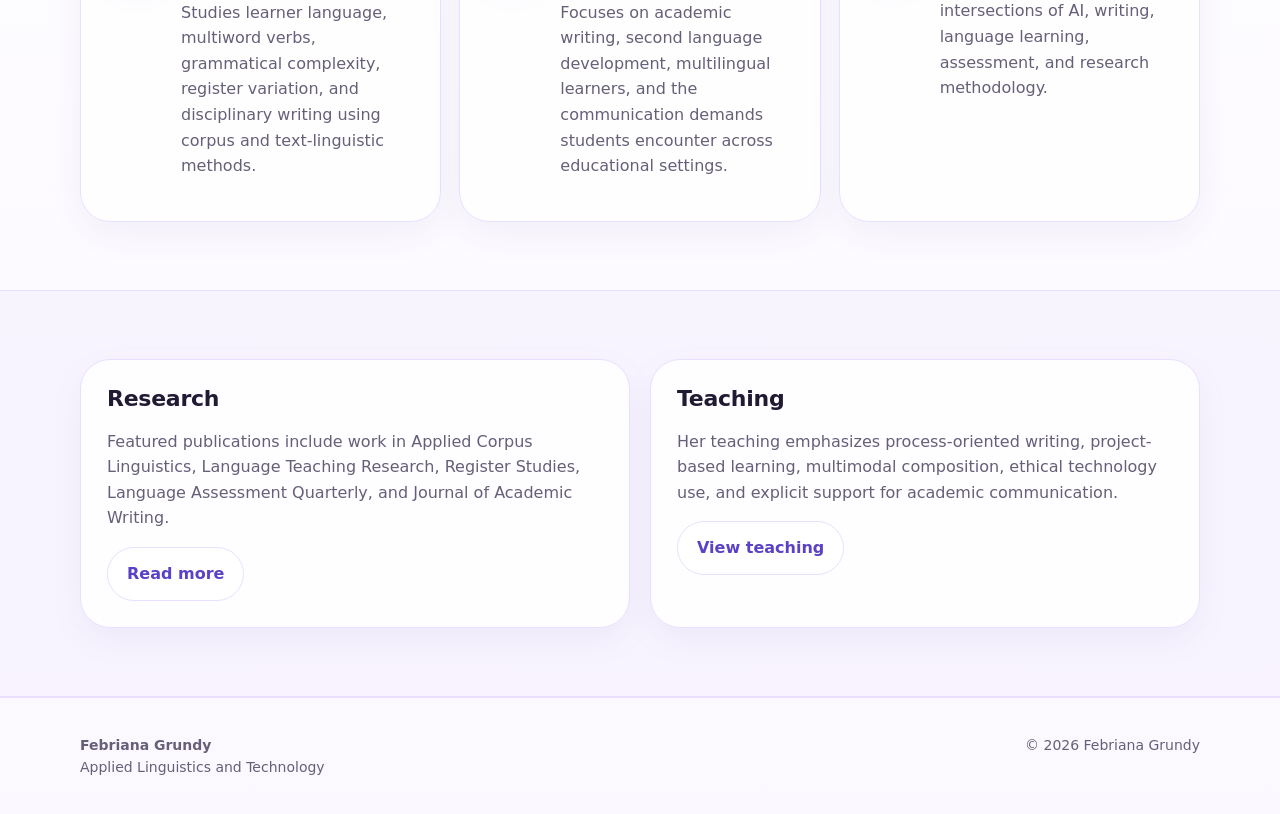
==== commit 06298bd7: "Add files via upload" ====
--- a/index.html
+++ b/index.html
@@ -4,7 +4,8 @@
   <meta charset="utf-8">
   <meta name="viewport" content="width=device-width, initial-scale=1">
   <title>Febriana Grundy</title>
-  <link rel="icon" href="assets/favicon.svg">
+  <link rel="icon" type="image/png" href="assets/favicon.png?v=12">
+  <link rel="apple-touch-icon" href="assets/apple-touch-icon.png?v=12">
   <link rel="stylesheet" href="assets/styles-v10.css?v=10">
 
   <style id="critical-mobile-nav-v10">
@@ -26,9 +27,9 @@
 </head>
 <body>
   <div aria-hidden="true"> <svg style="display:none"><use href="assets/icons.svg#instagram"></use></svg></div>
-  <header class="topbar"><nav class="wrap nav"><a class="brand" href="index.html"><span class="mark">FG</span><span>Febriana Grundy</span></a><button class="menu-toggle" type="button" aria-label="Open navigation" aria-expanded="false" aria-controls="mobileMenu"><span></span><span></span><span></span></button><div class="links"><a class="active" href="index.html">Home</a><a href="research.html">Research</a><a href="teaching.html">Teaching</a><a href="outside-academia.html">Outside Academia</a></div></nav><div id="mobileMenu" class="mobile-menu" hidden><div class="wrap mobile-menu-inner"><a class="active" href="index.html">Home</a><a href="research.html">Research</a><a href="teaching.html">Teaching</a><a href="outside-academia.html">Outside Academia</a></div></div></header>
+  <header class="topbar"><nav class="wrap nav"><a class="brand" href="index.html"><span class="brand-mark"><img src="assets/brand-icon.png" alt=""></span><span>Febriana Grundy</span></a><button class="menu-toggle" type="button" aria-label="Open navigation" aria-expanded="false" aria-controls="mobileMenu"><span></span><span></span><span></span></button><div class="links"><a class="active" href="index.html">Home</a><a href="research.html">Research</a><a href="teaching.html">Teaching</a><a href="outside-academia.html">Outside Academia</a></div></nav><div id="mobileMenu" class="mobile-menu" hidden><div class="wrap mobile-menu-inner"><a class="active" href="index.html">Home</a><a href="research.html">Research</a><a href="teaching.html">Teaching</a><a href="outside-academia.html">Outside Academia</a></div></div></header>
   <main>
-    <section class="hero"><div class="wrap hero-grid"><div><span class="eyebrow"><span class="dot"></span> Applied linguistics · Corpus linguistics · AI-assisted writing</span><h1>Language, writing, and learning across contexts.</h1><p class="credential">Febriana Grundy, Ph.D. (expected May 2026) </p><p class="role">Associate Director, Experience-Related Neuroplasticity (ERN) Institute · Applied linguistics, corpus linguistics, second language development, and AI-assisted writing research.</p><p class="lead">Febriana Grundy’s research focuses on the use of corpus linguistics methods to study learner language, academic and disciplinary writing, and second language development.</p><p class="lead">Her work examines how linguistic experience, instructional context, and technology shape writing development across educational settings. She also investigates project-based language learning and the intersections of artificial intelligence, writing, and language learning, with attention to pedagogical applications, assessment, and research methodology.</p><div class="actions"><a class="btn primary" href="teaching.html">Explore teaching</a><a class="btn" href="research.html">View research</a><a class="btn" href="assets/Febriana-Grundy-CV.pdf">Download CV</a></div></div><div class="portrait-card"><div class="orb"></div><img src="assets/febriana.png" alt="Febriana Grundy"><div class="floating-note">Purposeful communication<span>Helping students become flexible, critical, and purposeful communicators.</span></div></div></div></section>
+    <section class="hero"><div class="wrap hero-grid"><div><span class="eyebrow"><span class="dot"></span> Applied linguistics · Corpus linguistics · AI-assisted writing</span><h1>Language, writing, and learning across contexts.</h1><p class="credential">Febriana Grundy, Ph.D. expected 2026</p><p class="role">Associate Director, Experience-Related Neuroplasticity (ERN) Institute · Applied linguistics, corpus linguistics, second language development, and AI-assisted writing research.</p><p class="lead">Febriana Grundy’s research focuses on the use of corpus linguistics methods to study learner language, academic and disciplinary writing, and second language development.</p><p class="lead">Her work examines how linguistic experience, instructional context, and technology shape writing development across educational settings. She also investigates project-based language learning and the intersections of artificial intelligence, writing, and language learning, with attention to pedagogical applications, assessment, and research methodology.</p><div class="actions"><a class="btn primary" href="teaching.html">Explore teaching</a><a class="btn" href="research.html">View research</a><a class="btn" href="assets/Febriana-Grundy-CV.pdf">Download CV</a></div></div><div class="portrait-card"><div class="orb"></div><img src="assets/febriana.png" alt="Febriana Grundy"><div class="floating-note">Purposeful communication<span>Helping students become flexible, critical, and purposeful communicators.</span></div></div></div></section>
     <section class="section"><div class="wrap"><div class="section-head"><span class="kicker">Profile</span><h2>A scholar-teacher working at the intersection of language, writing, and technology.</h2><p>Her academic work brings together corpus-based analysis, second language writing, register variation, project-based learning, and emerging questions about generative AI in writing instruction and assessment.</p></div><div class="grid-3"><article class="card feature"><div class="icon custom-icon"><img src="assets/corpus-icon.png" alt=""></div><div><h3>Corpus-based research</h3><p>Studies learner language, multiword verbs, grammatical complexity, register variation, and disciplinary writing using corpus and text-linguistic methods.</p></div></article><article class="card feature"><div class="icon custom-icon"><img src="assets/writing-icon.png" alt=""></div><div><h3>Writing development</h3><p>Focuses on academic writing, second language development, multilingual learners, and the communication demands students encounter across educational settings.</p></div></article><article class="card feature"><div class="icon custom-icon"><img src="assets/ai-icon.png" alt=""></div><div><h3>AI and pedagogy</h3><p>Investigates the intersections of AI, writing, language learning, assessment, and research methodology.</p></div></article></div></div></section>
     <section class="section alt"><div class="wrap grid-2"><article class="card"><h3>Research</h3><p>Featured publications include work in Applied Corpus Linguistics, Language Teaching Research, Register Studies, Language Assessment Quarterly, and Journal of Academic Writing.</p><a class="btn" href="research.html">Read more</a></article><article class="card"><h3>Teaching</h3><p>Her teaching emphasizes process-oriented writing, project-based learning, multimodal composition, ethical technology use, and explicit support for academic communication.</p><a class="btn" href="teaching.html">View teaching</a></article></div></section>
   </main><footer class="footer"><div class="wrap footer-grid"><div><strong>Febriana Grundy</strong><br>Applied Linguistics and Technology</div><div>© 2026 Febriana Grundy</div></div></footer>
--- a/assets/styles-v10.css
+++ b/assets/styles-v10.css
@@ -114,3 +114,7 @@
   .project-grid .card { padding: 22px; }
   .project-grid .card h3 { font-size: 19px; }
 }
+/* v12 brand icon update */
+.brand-mark{display:grid;place-items:center;width:42px;height:42px;border-radius:15px;overflow:hidden;background:#efe6ff;border:1px solid var(--line);flex:0 0 42px;}
+.brand-mark img{width:100%;height:100%;display:block;object-fit:cover;}
+@media (max-width:900px){.brand-mark{width:44px;height:44px;border-radius:16px;}.brand{gap:13px;}}
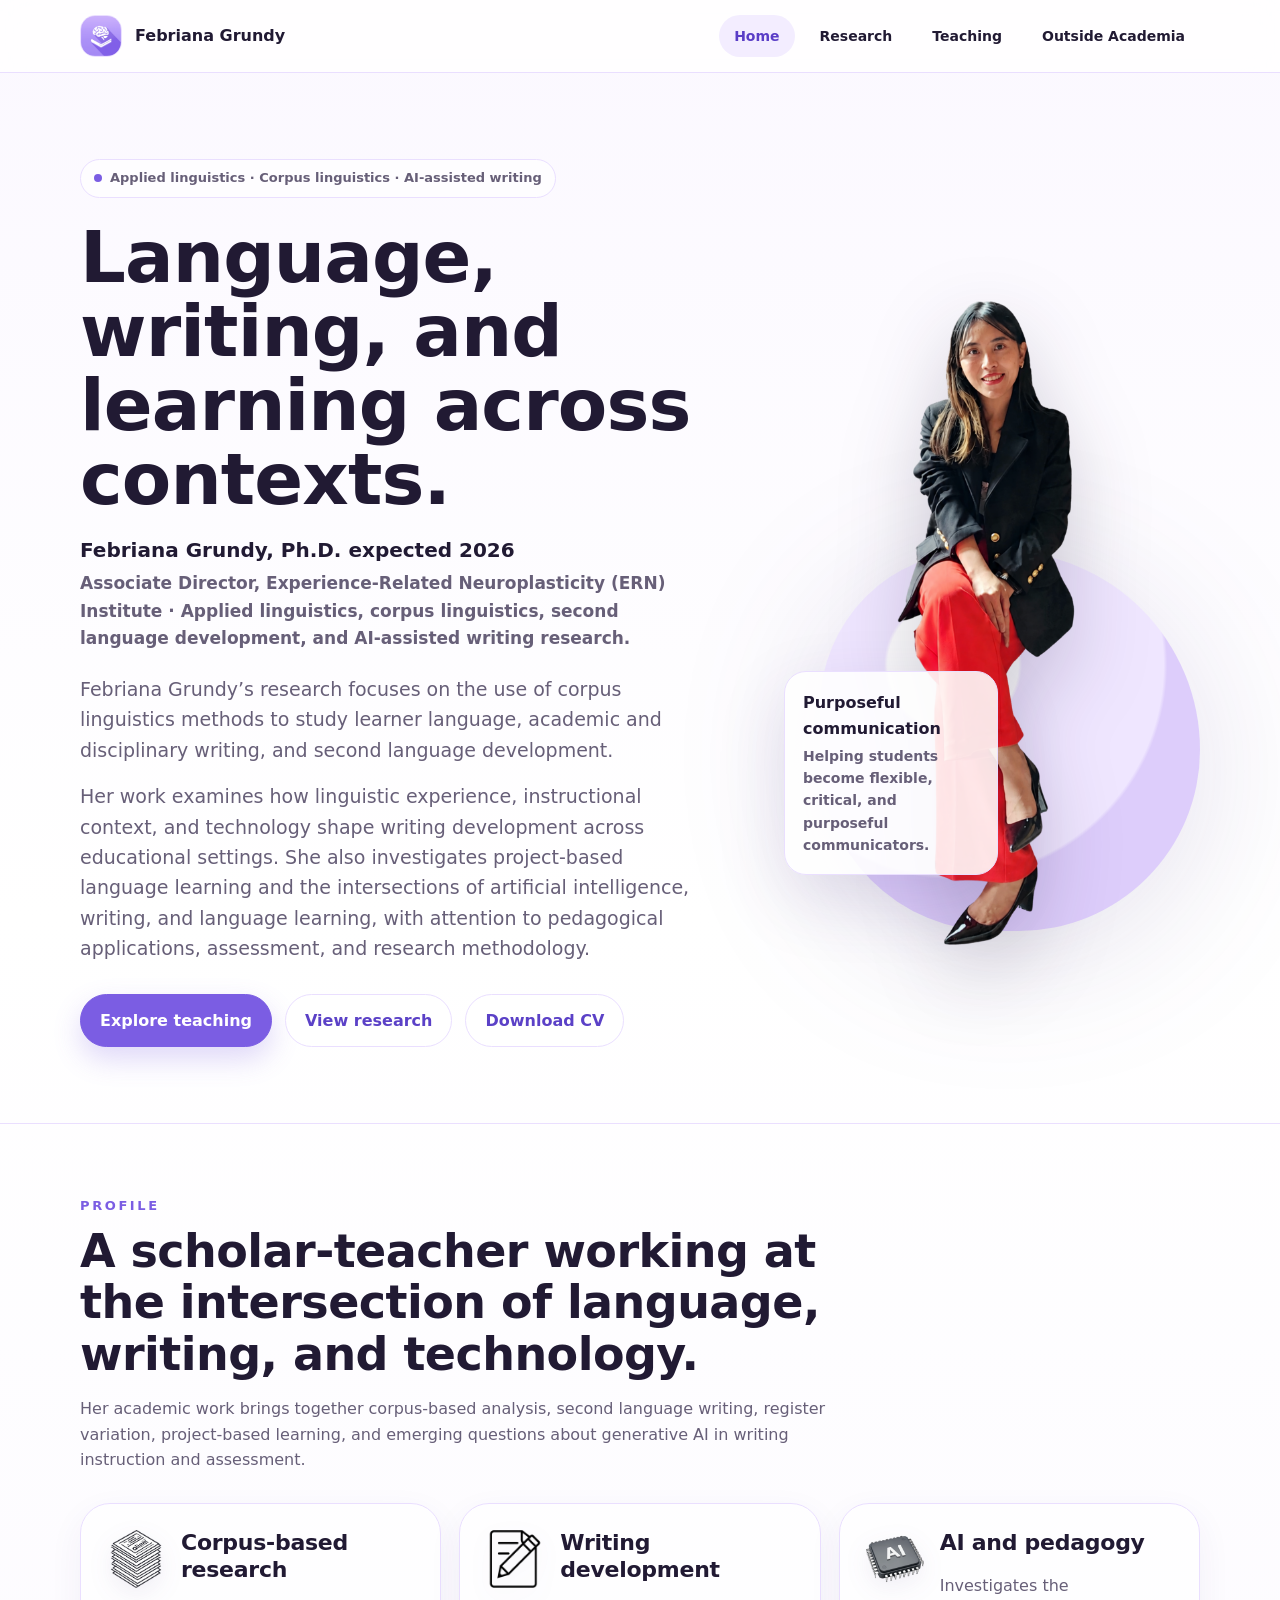
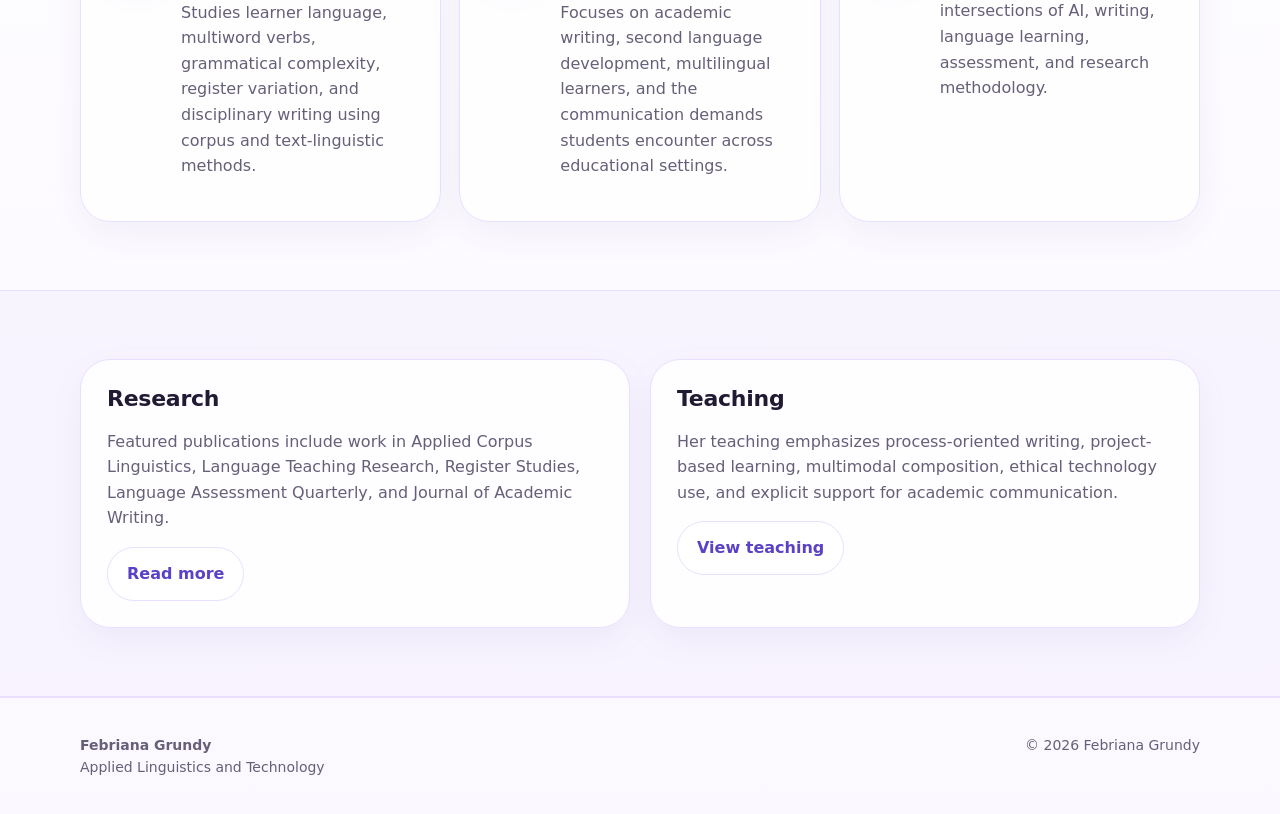
==== commit d57993c5: "Add files via upload" ====
--- a/index.html
+++ b/index.html
@@ -4,9 +4,9 @@
   <meta charset="utf-8">
   <meta name="viewport" content="width=device-width, initial-scale=1">
   <title>Febriana Grundy</title>
-  <link rel="icon" type="image/png" href="assets/favicon.png?v=12">
+  <link rel="icon" type="image/png" href="assets/favicon.png?v=13">
   <link rel="apple-touch-icon" href="assets/apple-touch-icon.png?v=12">
-  <link rel="stylesheet" href="assets/styles-v10.css?v=10">
+  <link rel="stylesheet" href="assets/styles-v13.css?v=13">
 
   <style id="critical-mobile-nav-v10">
     @media (max-width: 900px) {
--- a/assets/styles-v13.css
+++ b/assets/styles-v13.css
@@ -0,0 +1,145 @@
+:root{
+  --ink:#211a33;--muted:#675f78;--soft:#faf7ff;--panel:#fff;--line:#eadfff;--accent:#7b5de3;--accent2:#cbb7ff;--accent3:#f3edff;--shadow:0 24px 70px rgba(72,50,130,.14);--radius:30px;
+}
+*{box-sizing:border-box}html{scroll-behavior:smooth}body{margin:0;font-family:Inter,ui-sans-serif,system-ui,-apple-system,BlinkMacSystemFont,"Segoe UI",sans-serif;color:var(--ink);background:linear-gradient(180deg,#fbf8ff 0,#fff 38%,#fbf8ff 100%);line-height:1.6}.wrap{width:min(1120px,calc(100% - 40px));margin:0 auto}.topbar{position:sticky;top:0;z-index:20;background:rgba(255,255,255,.82);backdrop-filter:blur(18px);border-bottom:1px solid var(--line)}.nav{height:72px;display:flex;align-items:center;justify-content:space-between;gap:26px}.brand{display:flex;align-items:center;gap:13px;text-decoration:none;color:var(--ink);font-weight:750}.mark{display:grid;place-items:center;width:42px;height:42px;border-radius:15px;background:var(--accent3);color:var(--accent);font-weight:850;border:1px solid var(--line)}.links{display:flex;align-items:center;gap:10px}.links a{color:var(--ink);text-decoration:none;font-weight:700;font-size:14px;padding:10px 15px;border-radius:999px}.links a:hover,.links a.active{background:var(--accent3);color:#5a3ec7}.hero{padding:86px 0 76px;border-bottom:1px solid var(--line);overflow:hidden}.hero-grid{display:grid;grid-template-columns:minmax(0,1.02fr) 420px;gap:70px;align-items:center}.eyebrow{display:inline-flex;gap:8px;align-items:center;padding:8px 13px;border:1px solid var(--line);border-radius:999px;background:rgba(255,255,255,.7);color:var(--muted);font-weight:750;font-size:13px}.dot{width:8px;height:8px;border-radius:50%;background:var(--accent)}h1{font-size:clamp(42px,6vw,72px);line-height:1.03;letter-spacing:-.035em;margin:22px 0 18px}.credential{font-size:20px;font-weight:800;margin:0 0 4px}.role{font-size:17px;color:var(--muted);font-weight:650;margin:0 0 22px}.lead{max-width:680px;font-size:19px;color:var(--muted);margin:0 0 16px}.actions{display:flex;flex-wrap:wrap;gap:13px;margin-top:30px}.btn{display:inline-flex;align-items:center;gap:9px;padding:13px 19px;border-radius:999px;text-decoration:none;font-weight:800;border:1px solid var(--line);color:#5b41c7;background:#fff}.btn.primary{background:var(--accent);color:#fff;border-color:var(--accent);box-shadow:0 12px 28px rgba(123,93,227,.24)}.portrait-card{position:relative;min-height:560px;display:flex;align-items:flex-end;justify-content:center}.orb{position:absolute;inset:auto 0 16px auto;width:380px;height:380px;border-radius:44% 56% 51% 49%;background:radial-gradient(circle at 35% 30%,#fff 0 18%,#efe6ff 19% 58%,#ddcdfb 59% 100%);filter:drop-shadow(var(--shadow))}.portrait-card img{position:relative;z-index:2;max-width:390px;width:92%;height:auto;filter:drop-shadow(0 28px 40px rgba(31,20,57,.2))}.floating-note{position:absolute;z-index:3;left:4px;bottom:72px;max-width:214px;padding:18px 18px 17px;border-radius:22px;background:rgba(255,255,255,.88);border:1px solid var(--line);box-shadow:var(--shadow);font-weight:700}.floating-note span{display:block;color:var(--muted);font-weight:600;font-size:14px;margin-top:3px}.section{padding:68px 0}.section.alt{background:rgba(246,240,255,.55);border-top:1px solid var(--line);border-bottom:1px solid var(--line)}.section-head{max-width:760px;margin-bottom:30px}.kicker{font-size:13px;text-transform:uppercase;letter-spacing:.16em;color:var(--accent);font-weight:850}.section h2{font-size:clamp(30px,4vw,46px);line-height:1.12;letter-spacing:-.02em;margin:8px 0 12px}.section p{color:var(--muted)}.grid-3{display:grid;grid-template-columns:repeat(3,1fr);gap:18px}.grid-2{display:grid;grid-template-columns:repeat(2,1fr);gap:20px}.card{background:rgba(255,255,255,.82);border:1px solid var(--line);border-radius:var(--radius);padding:26px;box-shadow:0 12px 35px rgba(72,50,130,.06)}.card h3{font-size:22px;line-height:1.22;margin:0 0 10px;letter-spacing:-.01em}.card p,.card li{color:var(--muted)}.feature{display:flex;gap:16px}.icon{flex:0 0 auto;width:46px;height:46px;border-radius:16px;background:var(--accent3);display:grid;place-items:center;color:var(--accent)}.icon svg{width:24px;height:24px}.list{padding-left:19px;margin:12px 0 0}.pub{padding:22px 0;border-bottom:1px solid var(--line)}.pub:last-child{border-bottom:0}.pub strong{display:block;color:var(--ink);font-size:17px}.pub span{display:block;color:var(--muted);font-size:15px;margin-top:4px}.course-list{display:grid;gap:10px}.course{padding:15px 17px;border:1px solid var(--line);border-radius:18px;background:#fff;color:var(--muted);font-weight:650}.social-grid{display:grid;grid-template-columns:repeat(2,1fr);gap:16px}.social{display:flex;gap:15px;align-items:center;padding:20px;border-radius:24px;border:1px solid var(--line);background:#fff;text-decoration:none;color:var(--ink)}.social strong{display:block}.social span{display:block;color:var(--muted);font-size:14px}.social:hover{transform:translateY(-2px);box-shadow:0 16px 35px rgba(72,50,130,.12)}.footer{padding:36px 0;border-top:1px solid var(--line);color:var(--muted);font-size:14px}.footer-grid{display:flex;justify-content:space-between;gap:20px}.page-hero{padding:70px 0 44px;border-bottom:1px solid var(--line)}.page-hero h1{font-size:clamp(42px,5.5vw,64px);line-height:1.08;letter-spacing:-.025em;margin-bottom:14px}.page-hero p{max-width:780px;color:var(--muted);font-size:18px}.mini-img{min-height:220px;border-radius:30px;background:linear-gradient(135deg,#fff,#f1e8ff);border:1px solid var(--line);display:grid;place-items:center;overflow:hidden}.mini-img img{max-height:250px;max-width:100%;object-fit:contain;filter:drop-shadow(0 20px 28px rgba(31,20,57,.16))}@media(max-width:900px){.hero-grid{grid-template-columns:1fr;gap:34px}.portrait-card{min-height:430px}.grid-3,.grid-2,.social-grid{grid-template-columns:1fr}.links{display:none}.footer-grid{display:block}h1{font-size:46px}.hero{padding-top:54px}.floating-note{left:18px}.orb{right:10px;width:320px;height:320px}}@media(max-width:520px){.wrap{width:min(100% - 28px,1120px)}.portrait-card img{width:96%}.floating-note{position:relative;left:auto;bottom:auto;margin-top:-54px}.portrait-card{display:block;text-align:center}.orb{left:50%;transform:translateX(-50%);bottom:60px}.actions{display:grid}.btn{justify-content:center}}
+
+/* Brand social icons */
+.social{gap:16px;padding:18px 20px;transition:transform .18s ease, box-shadow .18s ease, border-color .18s ease}
+.social:hover{border-color:#ccb9ff}
+.social-icon{flex:0 0 auto;width:38px;height:38px;border-radius:12px;display:grid;place-items:center;overflow:hidden;box-shadow:0 8px 18px rgba(72,50,130,.12)}
+.social-icon svg{display:block;width:38px;height:38px}
+.social-icon.website{box-shadow:0 8px 18px rgba(111,86,217,.18)}
+.social span{line-height:1.3}
+
+/* v5 redone: colored PNG platform icons and looser header typography */
+.social-icon{width:42px;height:42px;border-radius:10px;background:transparent;box-shadow:none;overflow:visible}
+.social-icon img{display:block;width:42px;height:42px;object-fit:contain}
+.social-icon.website img{width:40px;height:40px}
+.kicker{letter-spacing:.2em}
+
+
+/* Mobile navigation */
+.menu-toggle{display:none;align-items:center;justify-content:center;flex-direction:column;gap:5px;width:44px;height:44px;border:1px solid var(--line);border-radius:15px;background:#fff;color:var(--ink);cursor:pointer;box-shadow:0 10px 24px rgba(72,50,130,.08)}
+.menu-toggle span{display:block;width:20px;height:2px;border-radius:999px;background:var(--ink);transition:transform .18s ease, opacity .18s ease}
+.menu-toggle.is-open span:nth-child(1){transform:translateY(7px) rotate(45deg)}
+.menu-toggle.is-open span:nth-child(2){opacity:0}
+.menu-toggle.is-open span:nth-child(3){transform:translateY(-7px) rotate(-45deg)}
+.mobile-menu{border-top:1px solid var(--line);background:rgba(255,255,255,.96);box-shadow:0 18px 34px rgba(72,50,130,.08)}
+.mobile-menu-inner{display:grid;gap:8px;padding:14px 0 18px}
+.mobile-menu a{display:block;text-decoration:none;color:var(--ink);font-weight:800;padding:14px 16px;border-radius:16px;background:rgba(250,247,255,.78);border:1px solid transparent}
+.mobile-menu a.active,.mobile-menu a:hover{color:#5a3ec7;background:var(--accent3);border-color:var(--line)}
+@media(max-width:900px){.menu-toggle{display:flex}.nav{height:66px}.brand{min-width:0}.brand span:last-child{white-space:nowrap;overflow:hidden;text-overflow:ellipsis}.links{display:none}.topbar.menu-open{background:#fff}}
+@media(min-width:901px){.mobile-menu{display:none!important}.menu-toggle{display:none!important}}
+
+/* v7: cache-busted, robust mobile navigation fix */
+@media (max-width: 900px) {
+  .topbar .nav {
+    height: 74px;
+    display: flex;
+    align-items: center;
+    justify-content: space-between;
+  }
+  .topbar .links {
+    display: none !important;
+  }
+  .menu-toggle {
+    display: inline-flex !important;
+    appearance: none;
+    -webkit-appearance: none;
+    align-items: center;
+    justify-content: center;
+    flex-direction: column;
+    gap: 5px;
+    width: 46px;
+    height: 46px;
+    padding: 0;
+    border: 1px solid var(--line);
+    border-radius: 16px;
+    background: #fff;
+    color: var(--ink);
+    box-shadow: 0 10px 24px rgba(72,50,130,.08);
+  }
+  .menu-toggle span {
+    display: block !important;
+    width: 21px;
+    height: 2px;
+    border-radius: 999px;
+    background: var(--ink);
+  }
+  .mobile-menu[hidden] {
+    display: none !important;
+  }
+  .mobile-menu:not([hidden]) {
+    display: block !important;
+  }
+  .mobile-menu-inner {
+    display: grid !important;
+    grid-template-columns: 1fr;
+    gap: 10px;
+    padding: 16px 0 20px;
+  }
+  .mobile-menu a {
+    text-decoration: none !important;
+    font-size: 18px;
+    line-height: 1.2;
+  }
+}
+
+
+/* v8: forced clean mobile nav and transparent portrait */
+@media (max-width: 900px) {
+  .links { display: none !important; }
+  .menu-toggle { display: inline-flex !important; opacity: 1 !important; }
+  .menu-toggle span { display: block !important; opacity: 1 !important; }
+  .mobile-menu[hidden] { display: none !important; }
+  .mobile-menu:not([hidden]) { display: block !important; }
+}
+.portrait-card { background: transparent !important; }
+.portrait-card img { background: transparent !important; }
+
+
+/* v10: selected custom icons + refined headings */
+.card h3, .section h2, .page-hero h1, .hero h1 { letter-spacing: -0.012em; }
+.icon.custom-icon { background: transparent; border-radius: 0; width: 58px; height: 58px; overflow: visible; }
+.icon.custom-icon img { display:block; width:58px; height:58px; object-fit:contain; filter: drop-shadow(0 8px 12px rgba(72,50,130,.08)); }
+.feature { align-items:flex-start; }
+@media(max-width:520px){ .icon.custom-icon{width:52px;height:52px}.icon.custom-icon img{width:52px;height:52px} }
+
+
+/* v11: three-card current projects section */
+.project-grid .card { min-height: 188px; }
+.project-grid .card h3 { font-size: 21px; }
+@media (max-width: 1050px) and (min-width: 901px) {
+  .project-grid { grid-template-columns: repeat(3, minmax(0, 1fr)); gap: 16px; }
+  .project-grid .card { padding: 22px; }
+  .project-grid .card h3 { font-size: 19px; }
+}
+/* v12 brand icon update */
+.brand-mark{display:grid;place-items:center;width:42px;height:42px;border-radius:15px;overflow:hidden;background:#efe6ff;border:1px solid var(--line);flex:0 0 42px;}
+.brand-mark img{width:100%;height:100%;display:block;object-fit:cover;}
+@media (max-width:900px){.brand-mark{width:44px;height:44px;border-radius:16px;}.brand{gap:13px;}}
+
+/* v13: fixed navbar brand image sizing */
+.brand-mark{
+  flex:0 0 auto;
+  display:grid;
+  place-items:center;
+  width:42px;
+  height:42px;
+  border-radius:15px;
+  overflow:hidden;
+  border:1px solid var(--line);
+  background:var(--accent3);
+}
+.brand-mark img{
+  display:block;
+  width:100%;
+  height:100%;
+  max-width:100%;
+  max-height:100%;
+  object-fit:cover;
+}
+@media(max-width:900px){
+  .brand-mark{width:46px;height:46px;border-radius:16px;}
+  .brand{gap:12px;}
+}
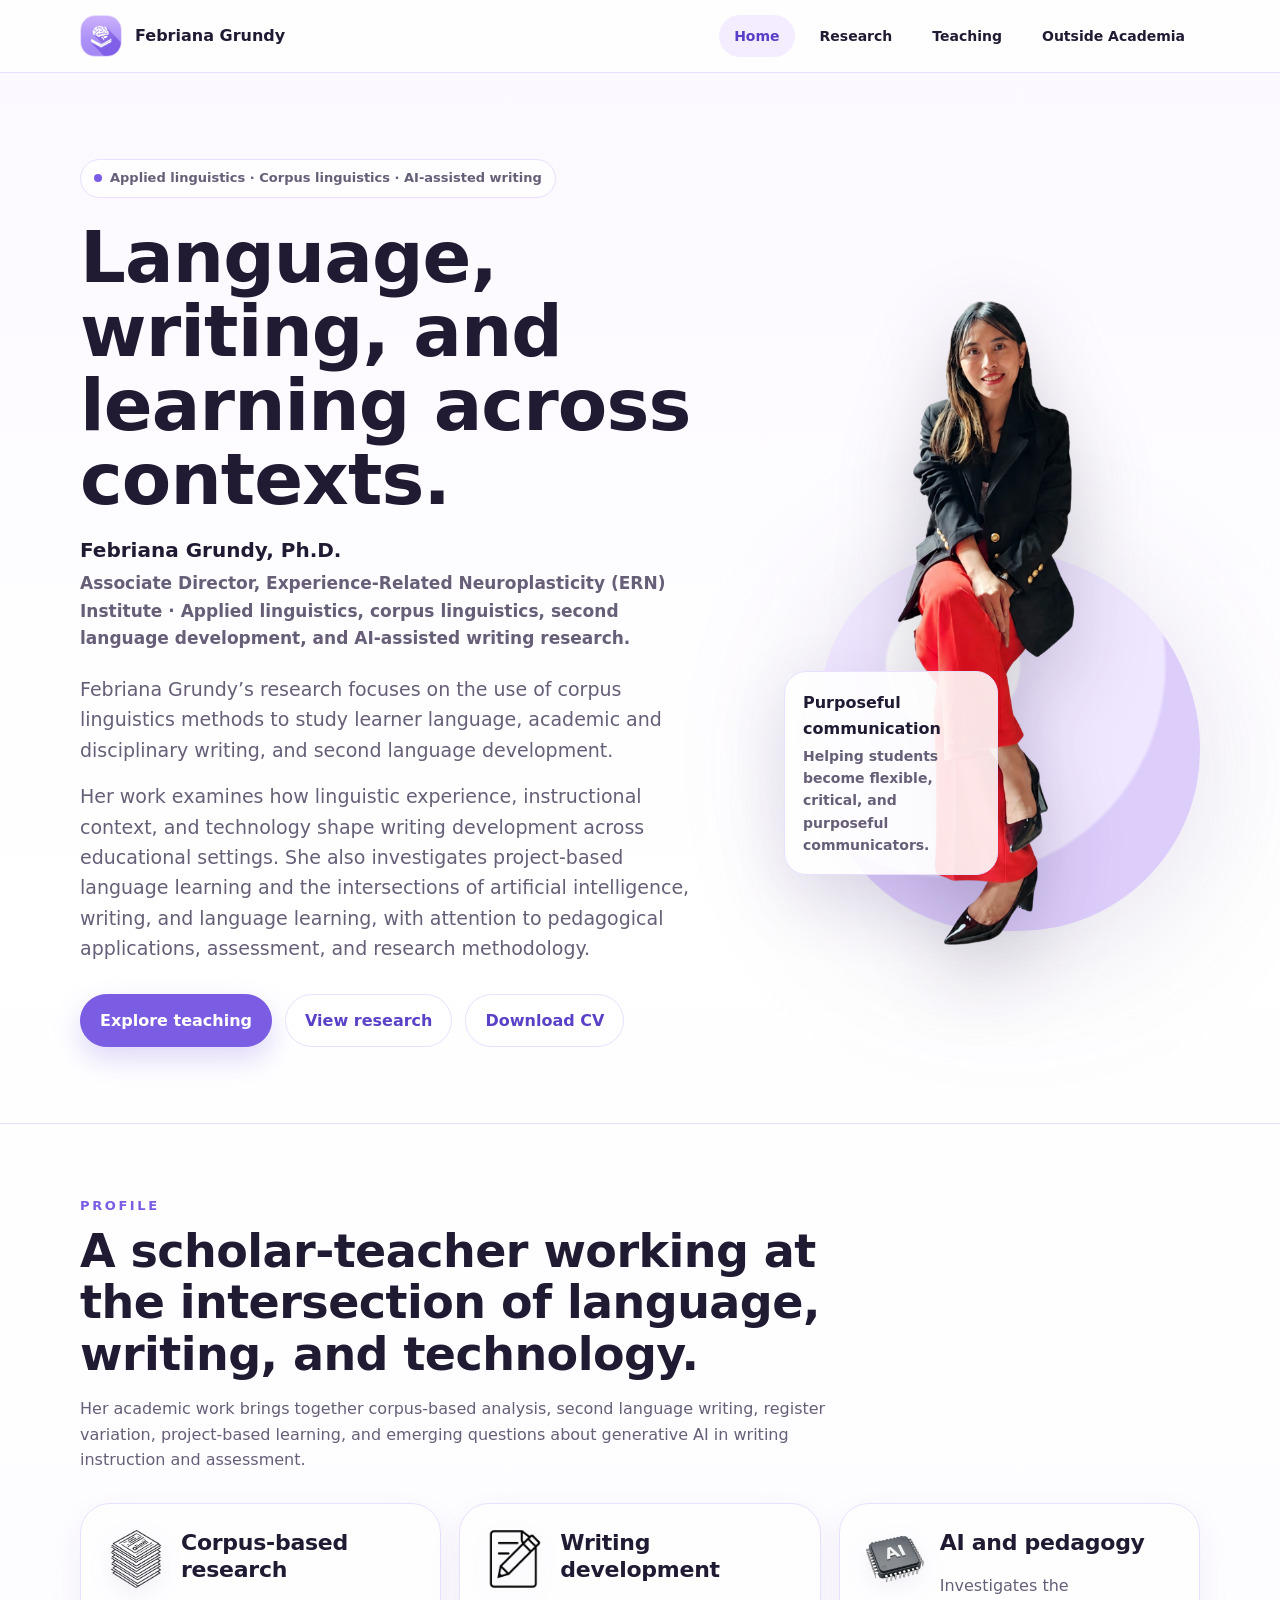
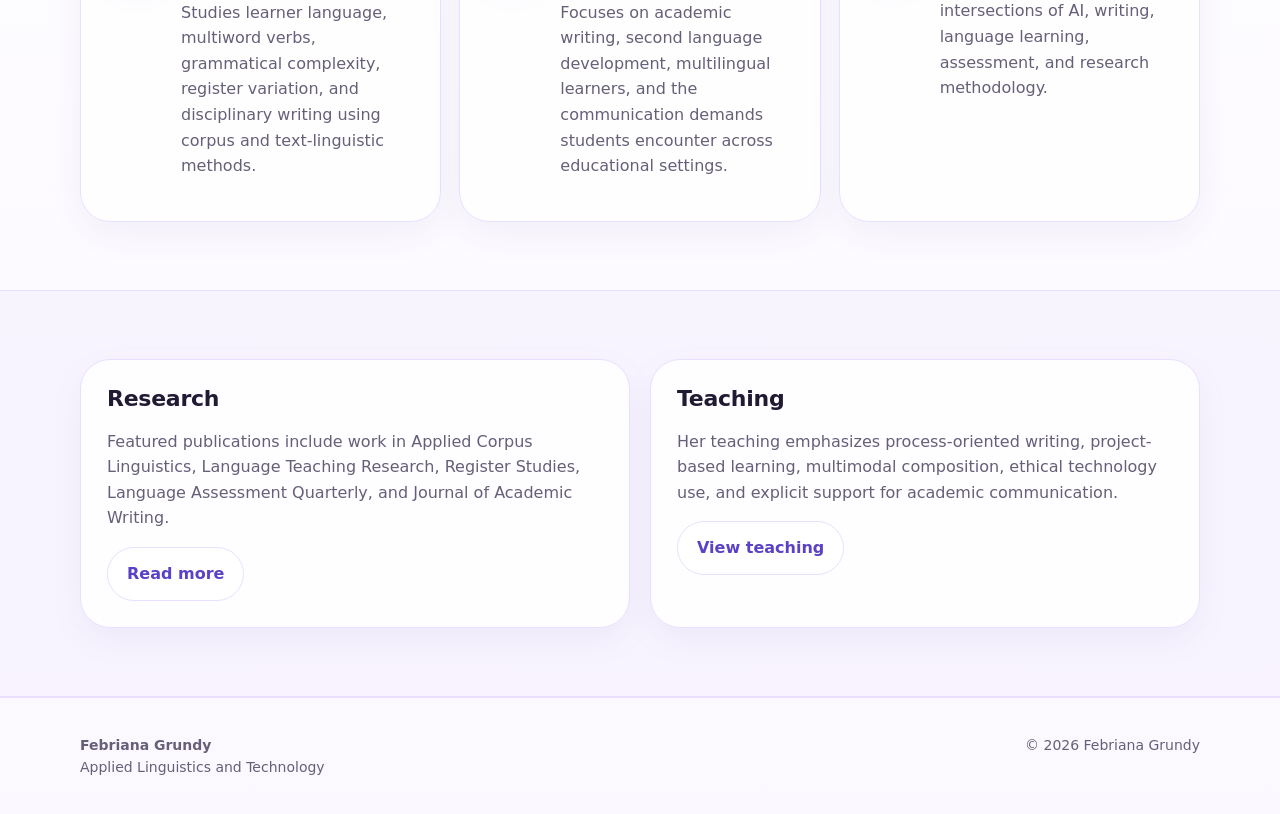
==== commit c2865749: "Update index.html" ====
--- a/index.html
+++ b/index.html
@@ -29,7 +29,7 @@
   <div aria-hidden="true"> <svg style="display:none"><use href="assets/icons.svg#instagram"></use></svg></div>
   <header class="topbar"><nav class="wrap nav"><a class="brand" href="index.html"><span class="brand-mark"><img src="assets/brand-icon.png" alt=""></span><span>Febriana Grundy</span></a><button class="menu-toggle" type="button" aria-label="Open navigation" aria-expanded="false" aria-controls="mobileMenu"><span></span><span></span><span></span></button><div class="links"><a class="active" href="index.html">Home</a><a href="research.html">Research</a><a href="teaching.html">Teaching</a><a href="outside-academia.html">Outside Academia</a></div></nav><div id="mobileMenu" class="mobile-menu" hidden><div class="wrap mobile-menu-inner"><a class="active" href="index.html">Home</a><a href="research.html">Research</a><a href="teaching.html">Teaching</a><a href="outside-academia.html">Outside Academia</a></div></div></header>
   <main>
-    <section class="hero"><div class="wrap hero-grid"><div><span class="eyebrow"><span class="dot"></span> Applied linguistics · Corpus linguistics · AI-assisted writing</span><h1>Language, writing, and learning across contexts.</h1><p class="credential">Febriana Grundy, Ph.D. expected 2026</p><p class="role">Associate Director, Experience-Related Neuroplasticity (ERN) Institute · Applied linguistics, corpus linguistics, second language development, and AI-assisted writing research.</p><p class="lead">Febriana Grundy’s research focuses on the use of corpus linguistics methods to study learner language, academic and disciplinary writing, and second language development.</p><p class="lead">Her work examines how linguistic experience, instructional context, and technology shape writing development across educational settings. She also investigates project-based language learning and the intersections of artificial intelligence, writing, and language learning, with attention to pedagogical applications, assessment, and research methodology.</p><div class="actions"><a class="btn primary" href="teaching.html">Explore teaching</a><a class="btn" href="research.html">View research</a><a class="btn" href="assets/Febriana-Grundy-CV.pdf">Download CV</a></div></div><div class="portrait-card"><div class="orb"></div><img src="assets/febriana.png" alt="Febriana Grundy"><div class="floating-note">Purposeful communication<span>Helping students become flexible, critical, and purposeful communicators.</span></div></div></div></section>
+    <section class="hero"><div class="wrap hero-grid"><div><span class="eyebrow"><span class="dot"></span> Applied linguistics · Corpus linguistics · AI-assisted writing</span><h1>Language, writing, and learning across contexts.</h1><p class="credential">Febriana Grundy, Ph.D. </p><p class="role">Associate Director, Experience-Related Neuroplasticity (ERN) Institute · Applied linguistics, corpus linguistics, second language development, and AI-assisted writing research.</p><p class="lead">Febriana Grundy’s research focuses on the use of corpus linguistics methods to study learner language, academic and disciplinary writing, and second language development.</p><p class="lead">Her work examines how linguistic experience, instructional context, and technology shape writing development across educational settings. She also investigates project-based language learning and the intersections of artificial intelligence, writing, and language learning, with attention to pedagogical applications, assessment, and research methodology.</p><div class="actions"><a class="btn primary" href="teaching.html">Explore teaching</a><a class="btn" href="research.html">View research</a><a class="btn" href="assets/Febriana-Grundy-CV.pdf">Download CV</a></div></div><div class="portrait-card"><div class="orb"></div><img src="assets/febriana.png" alt="Febriana Grundy"><div class="floating-note">Purposeful communication<span>Helping students become flexible, critical, and purposeful communicators.</span></div></div></div></section>
     <section class="section"><div class="wrap"><div class="section-head"><span class="kicker">Profile</span><h2>A scholar-teacher working at the intersection of language, writing, and technology.</h2><p>Her academic work brings together corpus-based analysis, second language writing, register variation, project-based learning, and emerging questions about generative AI in writing instruction and assessment.</p></div><div class="grid-3"><article class="card feature"><div class="icon custom-icon"><img src="assets/corpus-icon.png" alt=""></div><div><h3>Corpus-based research</h3><p>Studies learner language, multiword verbs, grammatical complexity, register variation, and disciplinary writing using corpus and text-linguistic methods.</p></div></article><article class="card feature"><div class="icon custom-icon"><img src="assets/writing-icon.png" alt=""></div><div><h3>Writing development</h3><p>Focuses on academic writing, second language development, multilingual learners, and the communication demands students encounter across educational settings.</p></div></article><article class="card feature"><div class="icon custom-icon"><img src="assets/ai-icon.png" alt=""></div><div><h3>AI and pedagogy</h3><p>Investigates the intersections of AI, writing, language learning, assessment, and research methodology.</p></div></article></div></div></section>
     <section class="section alt"><div class="wrap grid-2"><article class="card"><h3>Research</h3><p>Featured publications include work in Applied Corpus Linguistics, Language Teaching Research, Register Studies, Language Assessment Quarterly, and Journal of Academic Writing.</p><a class="btn" href="research.html">Read more</a></article><article class="card"><h3>Teaching</h3><p>Her teaching emphasizes process-oriented writing, project-based learning, multimodal composition, ethical technology use, and explicit support for academic communication.</p><a class="btn" href="teaching.html">View teaching</a></article></div></section>
   </main><footer class="footer"><div class="wrap footer-grid"><div><strong>Febriana Grundy</strong><br>Applied Linguistics and Technology</div><div>© 2026 Febriana Grundy</div></div></footer>
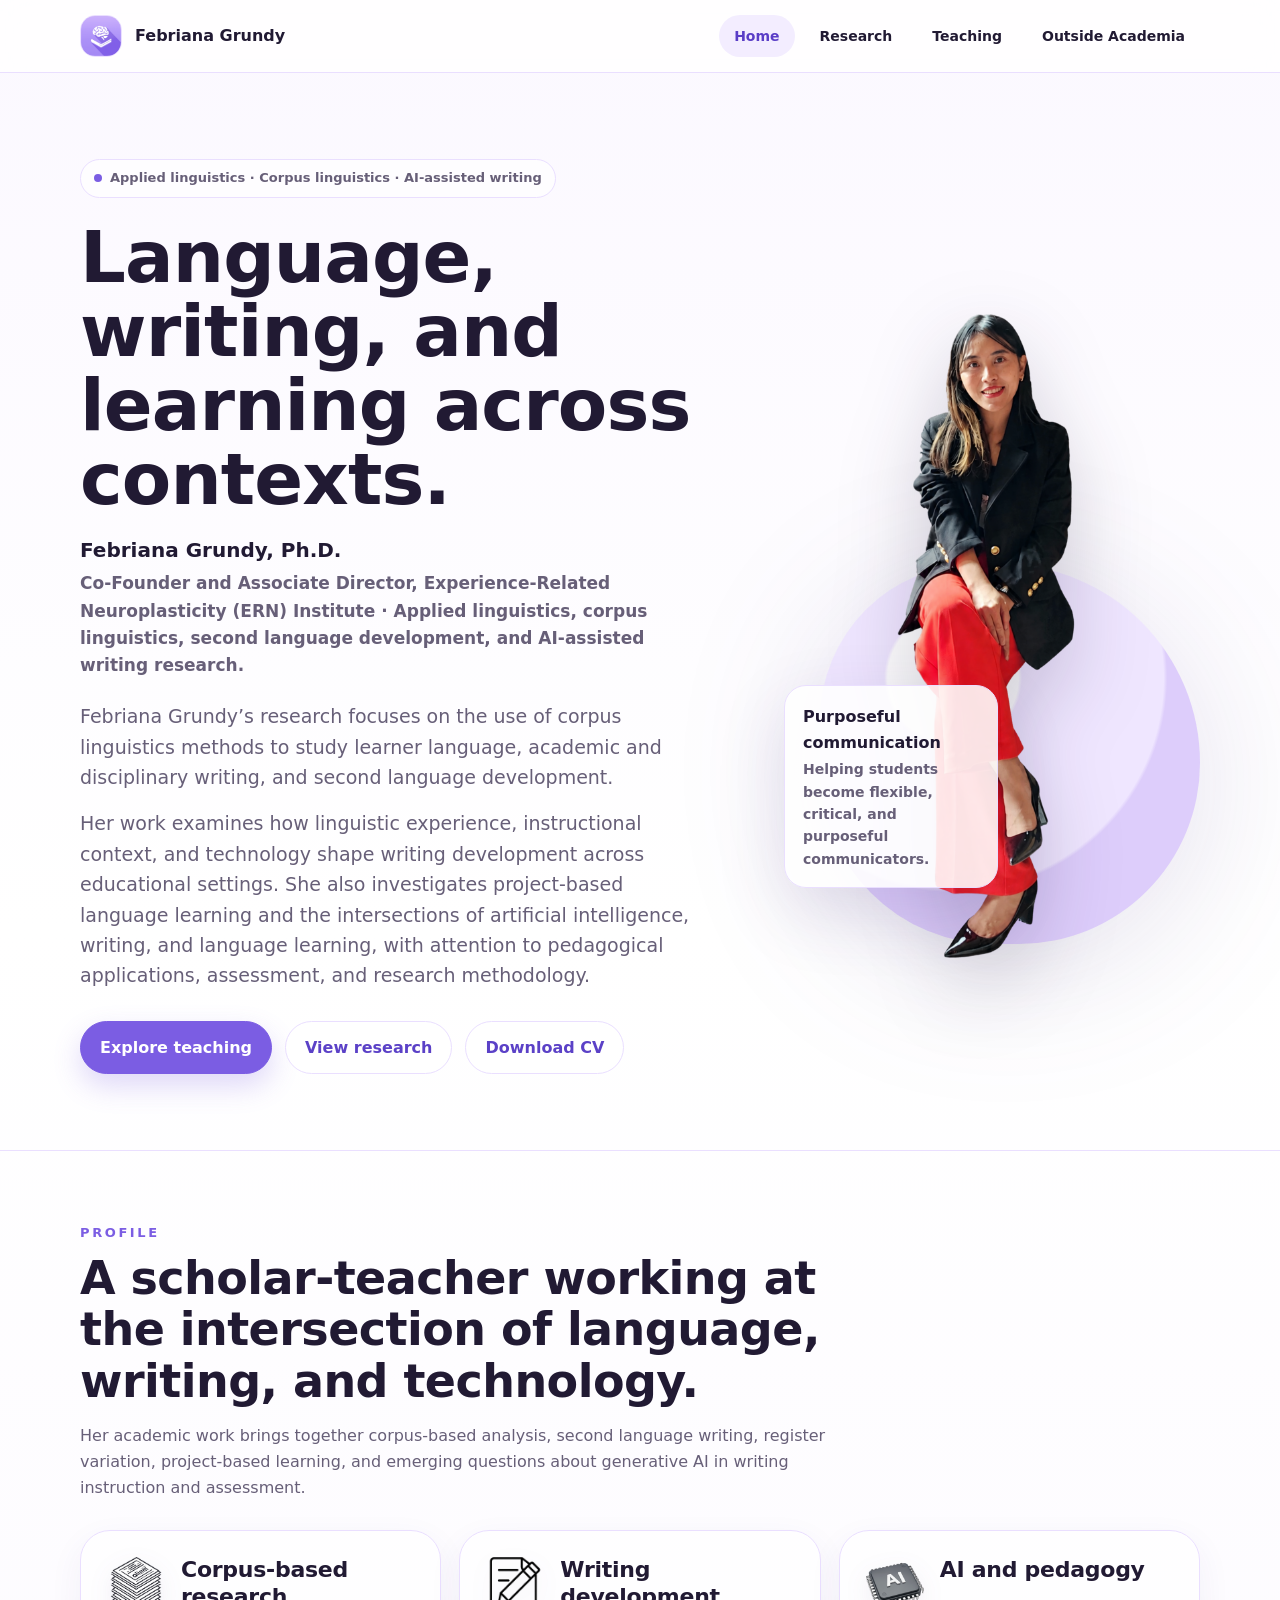
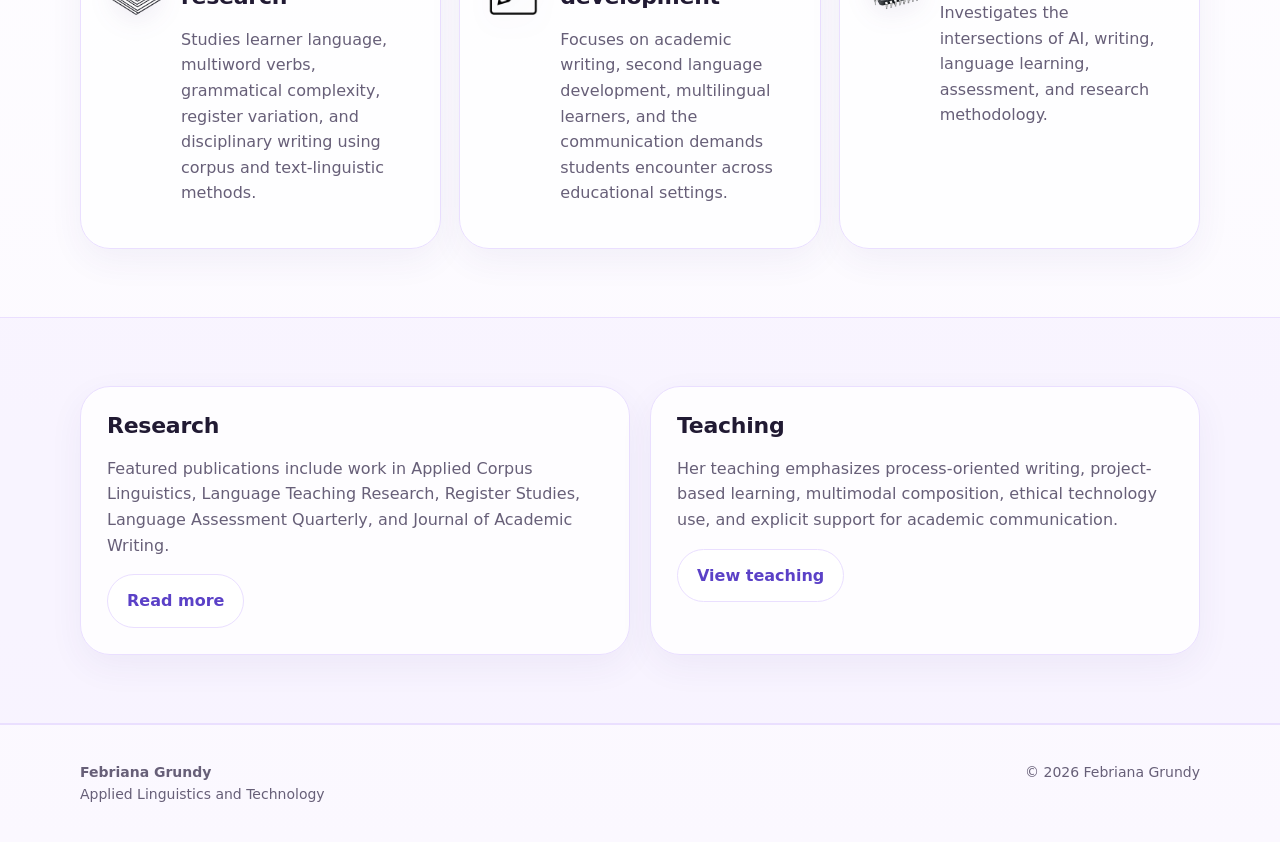
==== commit 45875d50: "Publish latest teaching dossier and October 2026 CV" ====
--- a/index.html
+++ b/index.html
@@ -25,11 +25,20 @@
     }
   </style>
 </head>
+  <!-- Google tag (gtag.js) -->
+<script async src="https://www.googletagmanager.com/gtag/js?id=G-9TJZDF5SXK"></script>
+<script>
+  window.dataLayer = window.dataLayer || [];
+  function gtag(){dataLayer.push(arguments);}
+  gtag('js', new Date());
+
+  gtag('config', 'G-9TJZDF5SXK');
+</script>
 <body>
   <div aria-hidden="true"> <svg style="display:none"><use href="assets/icons.svg#instagram"></use></svg></div>
   <header class="topbar"><nav class="wrap nav"><a class="brand" href="index.html"><span class="brand-mark"><img src="assets/brand-icon.png" alt=""></span><span>Febriana Grundy</span></a><button class="menu-toggle" type="button" aria-label="Open navigation" aria-expanded="false" aria-controls="mobileMenu"><span></span><span></span><span></span></button><div class="links"><a class="active" href="index.html">Home</a><a href="research.html">Research</a><a href="teaching.html">Teaching</a><a href="outside-academia.html">Outside Academia</a></div></nav><div id="mobileMenu" class="mobile-menu" hidden><div class="wrap mobile-menu-inner"><a class="active" href="index.html">Home</a><a href="research.html">Research</a><a href="teaching.html">Teaching</a><a href="outside-academia.html">Outside Academia</a></div></div></header>
   <main>
-    <section class="hero"><div class="wrap hero-grid"><div><span class="eyebrow"><span class="dot"></span> Applied linguistics · Corpus linguistics · AI-assisted writing</span><h1>Language, writing, and learning across contexts.</h1><p class="credential">Febriana Grundy, Ph.D. </p><p class="role">Associate Director, Experience-Related Neuroplasticity (ERN) Institute · Applied linguistics, corpus linguistics, second language development, and AI-assisted writing research.</p><p class="lead">Febriana Grundy’s research focuses on the use of corpus linguistics methods to study learner language, academic and disciplinary writing, and second language development.</p><p class="lead">Her work examines how linguistic experience, instructional context, and technology shape writing development across educational settings. She also investigates project-based language learning and the intersections of artificial intelligence, writing, and language learning, with attention to pedagogical applications, assessment, and research methodology.</p><div class="actions"><a class="btn primary" href="teaching.html">Explore teaching</a><a class="btn" href="research.html">View research</a><a class="btn" href="assets/Febriana-Grundy-CV.pdf">Download CV</a></div></div><div class="portrait-card"><div class="orb"></div><img src="assets/febriana.png" alt="Febriana Grundy"><div class="floating-note">Purposeful communication<span>Helping students become flexible, critical, and purposeful communicators.</span></div></div></div></section>
+    <section class="hero"><div class="wrap hero-grid"><div><span class="eyebrow"><span class="dot"></span> Applied linguistics · Corpus linguistics · AI-assisted writing</span><h1>Language, writing, and learning across contexts.</h1><p class="credential">Febriana Grundy, Ph.D. </p><p class="role">Co-Founder and Associate Director, Experience-Related Neuroplasticity (ERN) Institute · Applied linguistics, corpus linguistics, second language development, and AI-assisted writing research.</p><p class="lead">Febriana Grundy’s research focuses on the use of corpus linguistics methods to study learner language, academic and disciplinary writing, and second language development.</p><p class="lead">Her work examines how linguistic experience, instructional context, and technology shape writing development across educational settings. She also investigates project-based language learning and the intersections of artificial intelligence, writing, and language learning, with attention to pedagogical applications, assessment, and research methodology.</p><div class="actions"><a class="btn primary" href="teaching.html">Explore teaching</a><a class="btn" href="research.html">View research</a><a class="btn" href="assets/Febriana-Grundy-CV.pdf?v=202610-cv2">Download CV</a></div></div><div class="portrait-card"><div class="orb"></div><img src="assets/febriana.png" alt="Febriana Grundy"><div class="floating-note">Purposeful communication<span>Helping students become flexible, critical, and purposeful communicators.</span></div></div></div></section>
     <section class="section"><div class="wrap"><div class="section-head"><span class="kicker">Profile</span><h2>A scholar-teacher working at the intersection of language, writing, and technology.</h2><p>Her academic work brings together corpus-based analysis, second language writing, register variation, project-based learning, and emerging questions about generative AI in writing instruction and assessment.</p></div><div class="grid-3"><article class="card feature"><div class="icon custom-icon"><img src="assets/corpus-icon.png" alt=""></div><div><h3>Corpus-based research</h3><p>Studies learner language, multiword verbs, grammatical complexity, register variation, and disciplinary writing using corpus and text-linguistic methods.</p></div></article><article class="card feature"><div class="icon custom-icon"><img src="assets/writing-icon.png" alt=""></div><div><h3>Writing development</h3><p>Focuses on academic writing, second language development, multilingual learners, and the communication demands students encounter across educational settings.</p></div></article><article class="card feature"><div class="icon custom-icon"><img src="assets/ai-icon.png" alt=""></div><div><h3>AI and pedagogy</h3><p>Investigates the intersections of AI, writing, language learning, assessment, and research methodology.</p></div></article></div></div></section>
     <section class="section alt"><div class="wrap grid-2"><article class="card"><h3>Research</h3><p>Featured publications include work in Applied Corpus Linguistics, Language Teaching Research, Register Studies, Language Assessment Quarterly, and Journal of Academic Writing.</p><a class="btn" href="research.html">Read more</a></article><article class="card"><h3>Teaching</h3><p>Her teaching emphasizes process-oriented writing, project-based learning, multimodal composition, ethical technology use, and explicit support for academic communication.</p><a class="btn" href="teaching.html">View teaching</a></article></div></section>
   </main><footer class="footer"><div class="wrap footer-grid"><div><strong>Febriana Grundy</strong><br>Applied Linguistics and Technology</div><div>© 2026 Febriana Grundy</div></div></footer>
